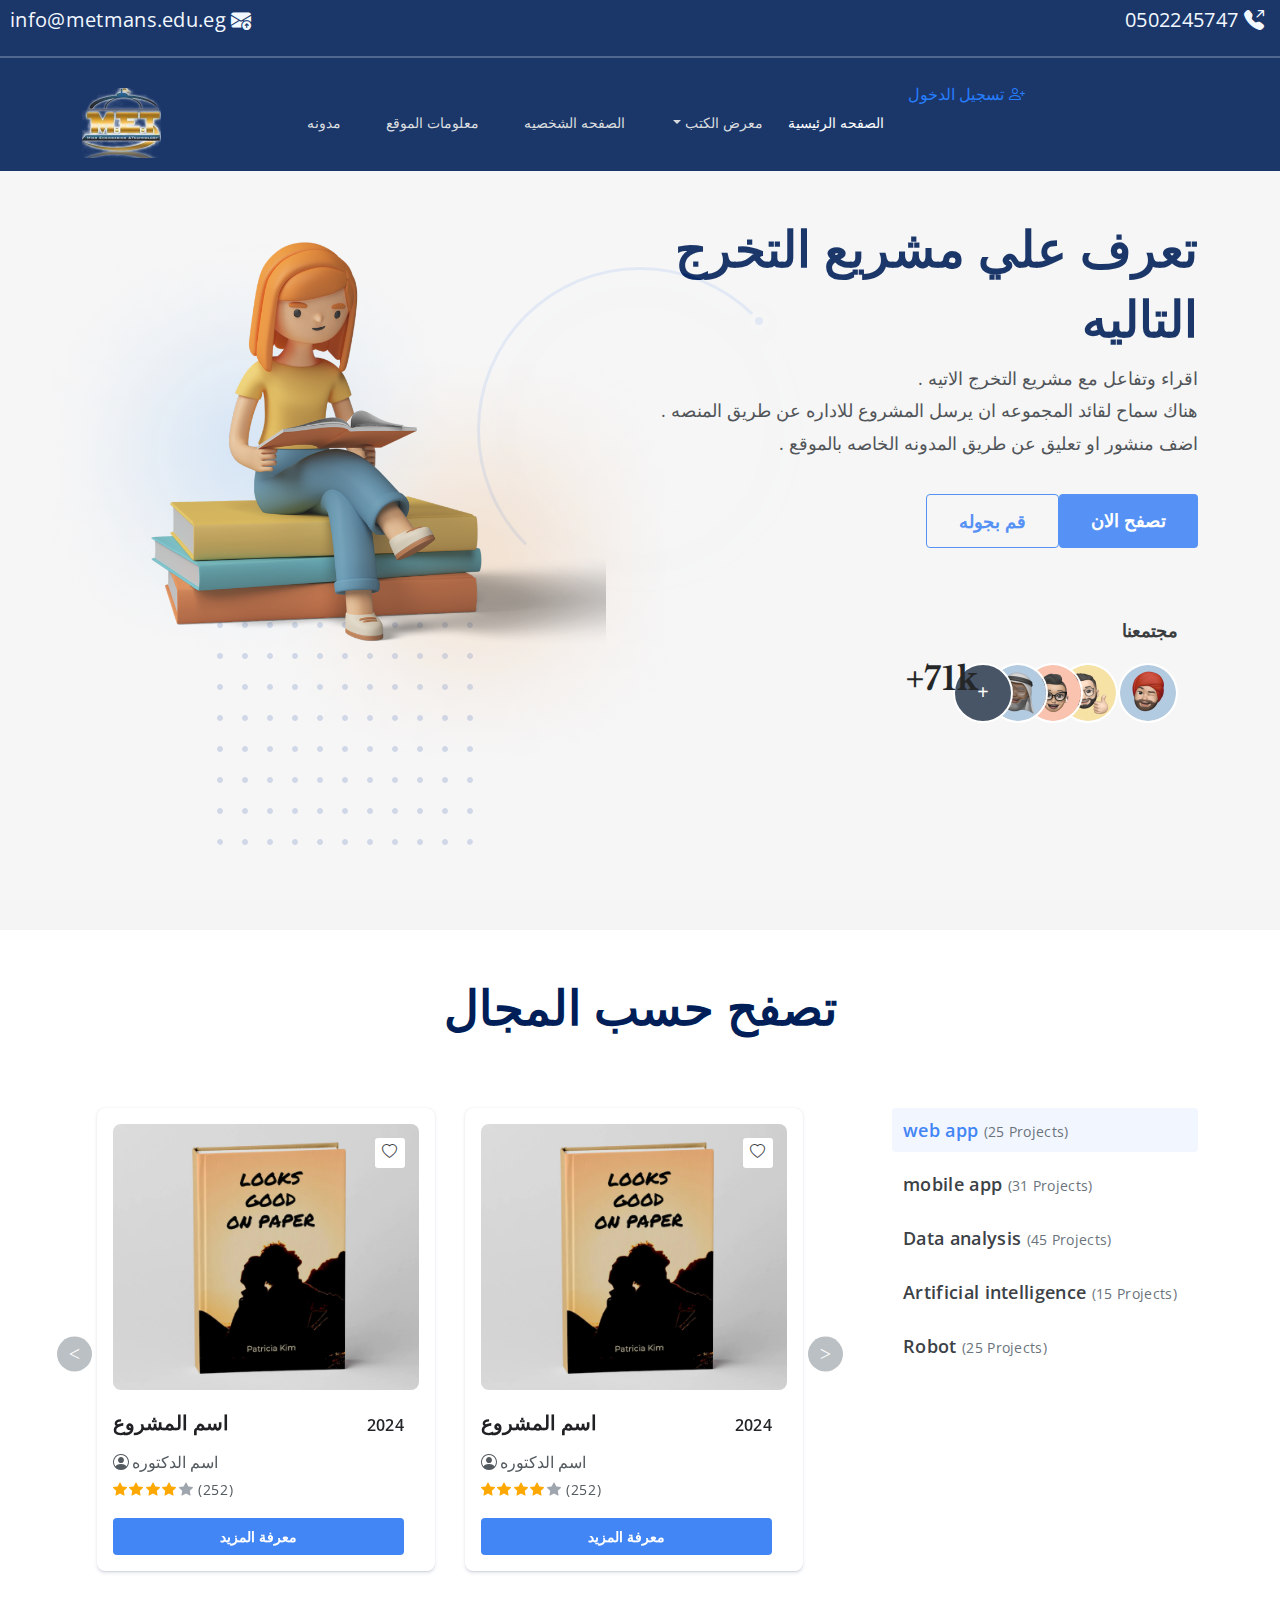
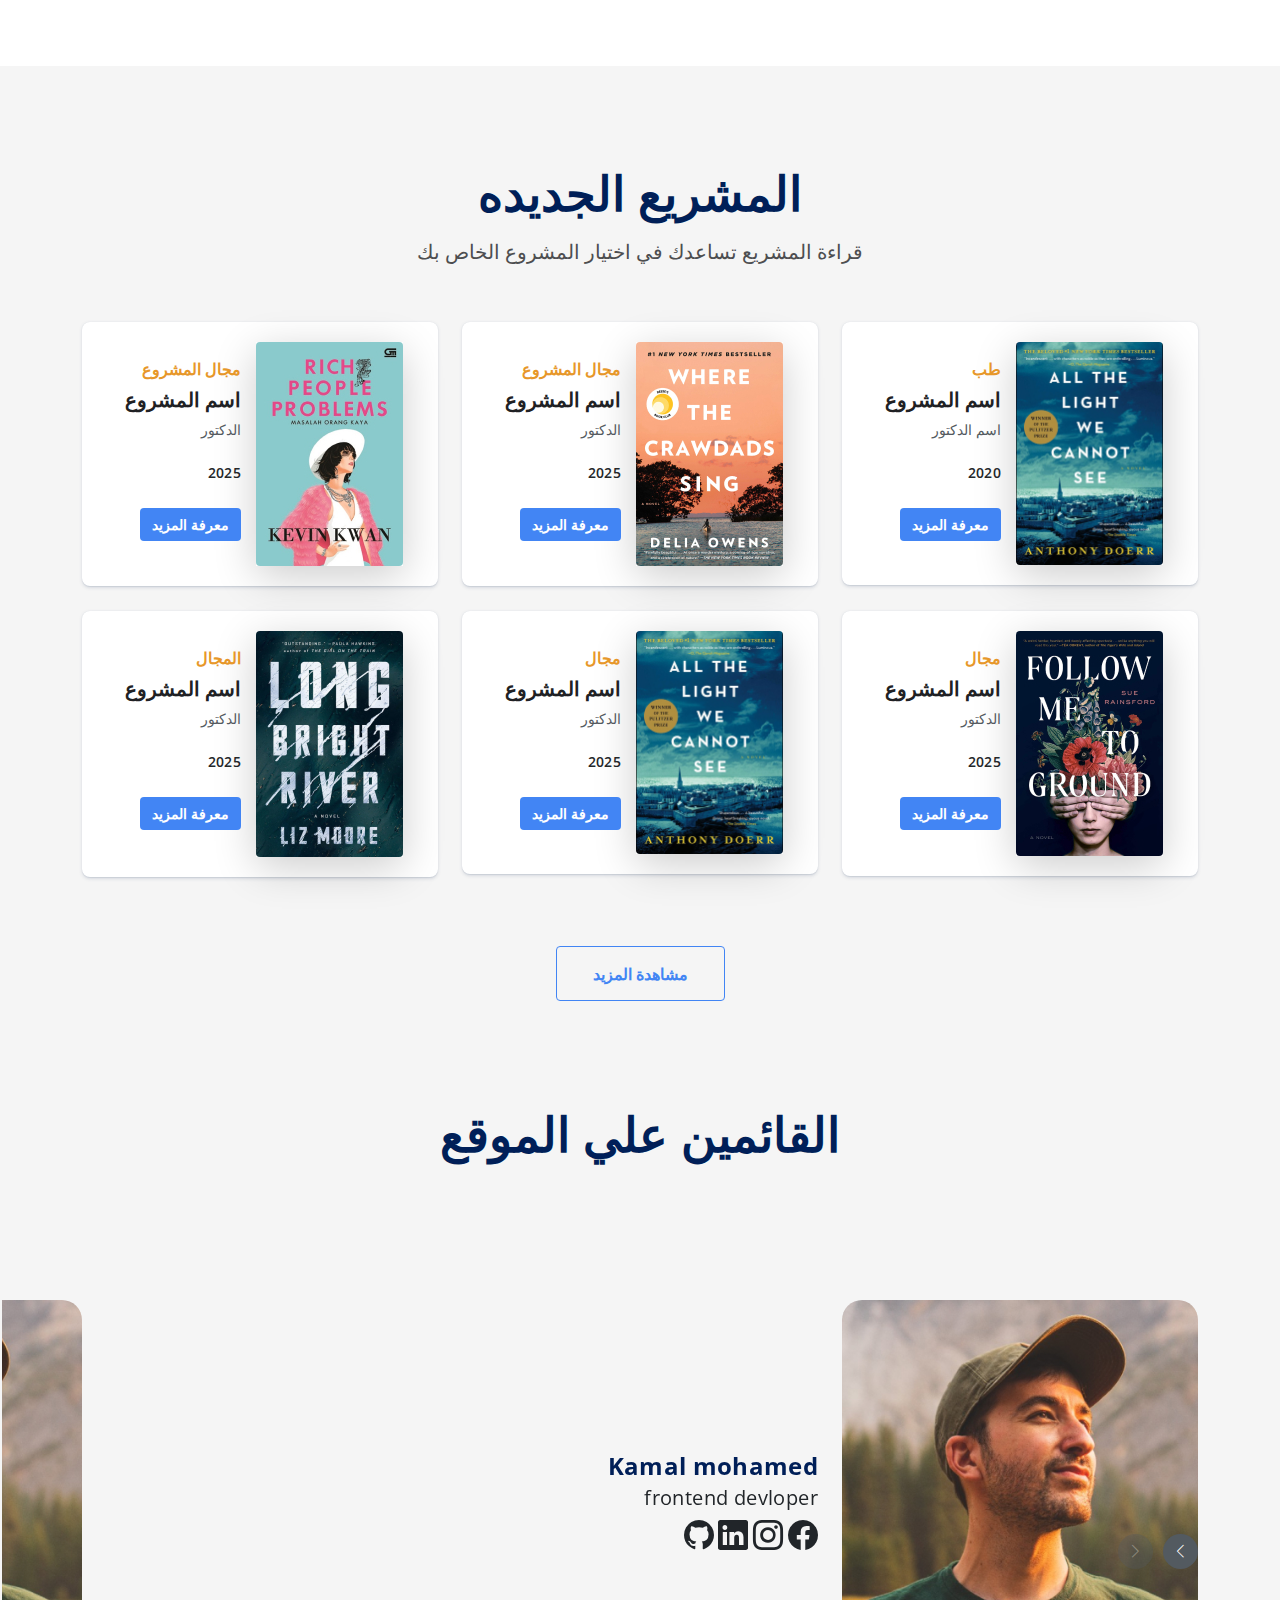
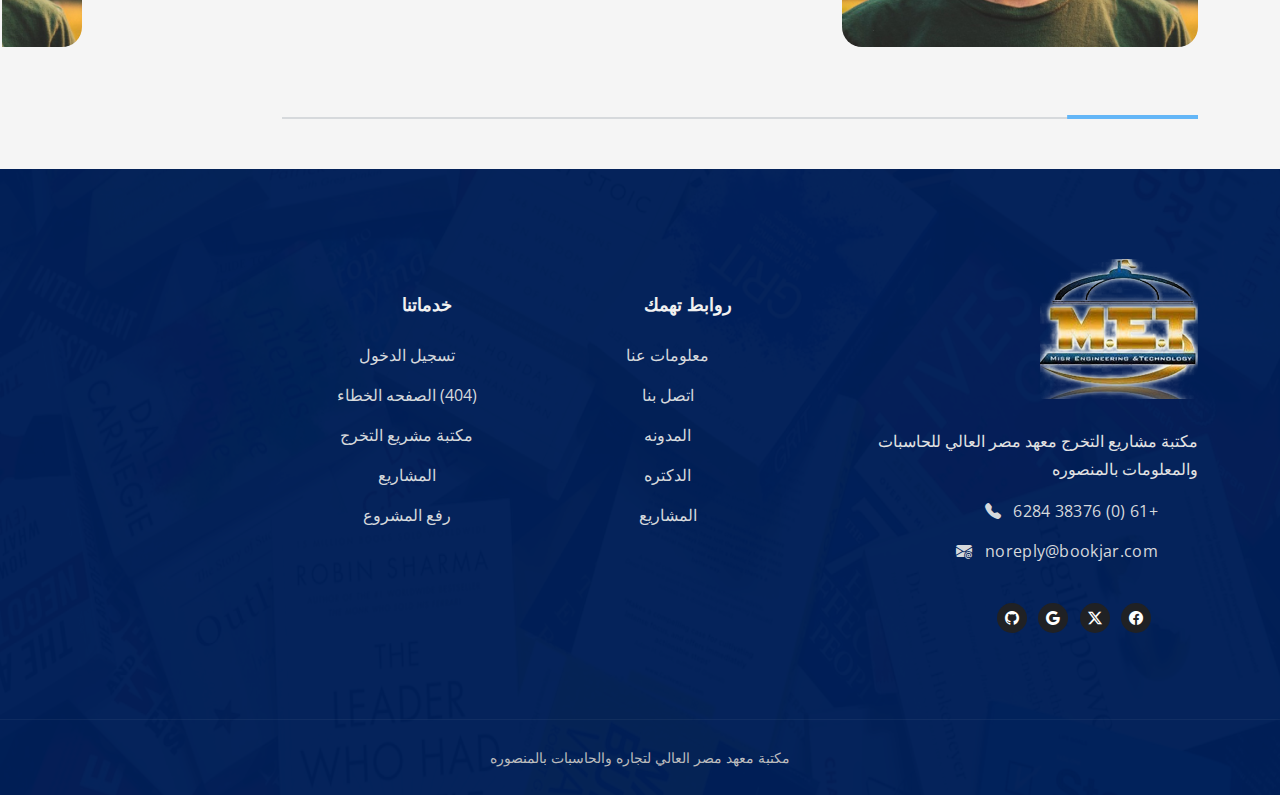
==== index.html @ f4be45ee "Add files via upload" ====
<!DOCTYPE html>
<html lang="en">
<head>
    <meta charset="UTF-8">
    <meta name="viewport" content="width=device-width, initial-scale=1.0">
    <link rel="shortcut icon" href="./img/home/MetLogo.png" />
    <!-- Bootstrap CSS  and font-->
    <link href="./CSS/Bootstrap/bootstrap.min.css" rel="stylesheet" />
    <link href="./CSS/Bootstrap/all.min.css" rel="stylesheet" />
    <link href="./CSS/Bootstrap/slick-theme.css" rel="stylesheet" />
    <link href="./CSS/Bootstrap/slick.css" rel="stylesheet" />
    <link href="./CSS/Bootstrap/style.css" rel="stylesheet" />
    <link href="./CSS/Bootstrap/swiper.min.css" rel="stylesheet" />
    <link href="./CSS/font/css/fontawesome.css" rel="stylesheet" />
    <link href="./CSS/font/css/brands.css" rel="stylesheet" />
    <link href="./CSS/font/css/solid.css" rel="stylesheet" />
    <link href="./CSS/font/css/d" rel="stylesheet" />
    <link  href="https://cdn.jsdelivr.net/npm/bootstrap-icons@1.11.3/font/bootstrap-icons.min.css" rel="stylesheet">
    <link rel="stylesheet" href="./CSS/iconStyle/animate.css">
    <link rel="stylesheet" href="./CSS/iconStyle/style.css">
    <link rel="stylesheet" href="./CSS/responste-style/responsive.css">
    <link rel="stylesheet" href="./CSS/responste-style/style.css">
    
    <title>الرئيسية | مكتبة معهد مصر العالي للحاسبات والمعلومات بالمنصوره</title>
</head>
<body data-scroll-animation="true" dir="rtl">
     <!-- loader  -->
    <div id="preloader">
        <div id="ctn-preloader" class="ctn-preloader">
            <div class="round_spinner">
                <div class="spinner"></div>
                <div class="spinner-grow w-50 h-50 text-primary"  role="status">
                    <span class="sr-only">Loading...</span>
                  </div>
            </div>
            <p></p>
        </div>
    </div>

    <!-- body  -->
    <div class="body_wrapper">
        <div class="click_capture"></div>
             <!-- start header -->
            <header class="header_area header_relative header_blue">
                <!-- Top header -->
                <div class="max" style="color:aliceblue">
                    <a class="navbar-brand"><i class="bi bi-telephone-outbound-fill"></i> 0502245747</a>
                    <a class="navbar-brand" style="margin-left: 10px;"><i class="bi bi-envelope-arrow-up-fill"></i> info@metmans.edu.eg</a>
                </div>
                <hr class="max" style="height:2px; color:aliceblue;">
                <!-- list header -->
                <nav class="navbar navbar-expand-lg menu_one menu_white" id="header">
                    <div class="container">
                        <!-- button span max (990) -->
                        <button class="navbar-toggler collapsed" type="button" data-bs-toggle="collapse" data-bs-target="#navbarSupportedContent" aria-controls="navbarSupportedContent" aria-expanded="false" aria-label="Toggle navigation">
                            <span class="menu_toggle">
                                <span class="hamburger">
                                    <span></span>
                                    <span></span>
                                    <span></span>
                                </span>
                                <span class="hamburger-cross">
                                    <span></span>
                                    <span></span>
                                </span>
                            </span>
                        </button>
                        <div class="collapse navbar-collapse justify-content-between" id="navbarSupportedContent">
                            <ul class="navbar-nav menu w_menu ms-auto me-auto">
                                <ul class="navbar-nav">
                                    <li class="nav-item user ms-3">
                                        <a class="nav-link" href="login.html"><i style="margin-left: 5px;" class=" bi bi-person-plus"></i>تسجيل الدخول</a>
                                    </li>
                                </ul>
                                <li class="nav-item dropdown  active">
                                    <a href="index.html" class="nav-link">
                                        الصفحه الرئيسية
                                    </a>
                                </li>
                                <li class="nav-item dropdown ">
                                    <a class="nav-link dropdown-toggle" href="shop.html" role="button" data-bs-toggle="dropdown" aria-haspopup="true" aria-expanded="false">
                                        معرض الكتب 
                                    </a>
                                    <ul class="dropdown-menu">
                                        <li class="nav-item dropdown submenu">
                                            <a class="nav-link" href="index-project.html" role="button" data-bs-toggle="dropdown" aria-haspopup="true" aria-expanded="false">
                                                الفهرس
                                            </a>
                                        </li>
                                        <li class="nav-item dropdown submenu">
                                            <a class="nav-link" href="shop.html" role="button" data-bs-toggle="dropdown" aria-haspopup="true" aria-expanded="false">
                                                المشاريع
                                            </a>
                                        </li>
                                    </ul>
                                </li>
                                <li class="nav-item dropdown submenu">
                                    <a class="nav-link" href="my-account.html" role="button" data-bs-toggle="dropdown" aria-haspopup="true" aria-expanded="false">
                                        الصفحه الشخصيه
                                    </a>
                                </li>
                                <li class="nav-item dropdown submenu">
                                    <a class="nav-link" href="about.html" role="button" data-bs-toggle="dropdown" aria-haspopup="true" aria-expanded="false">
                                        معلومات الموقع
                                    </a>
                                </li>
                                <li class="nav-item dropdown submenu">
                                    <a class="nav-link" href="blog-grid.html" role="button" data-bs-toggle="dropdown" aria-haspopup="true" aria-expanded="false">
                                        مدونه
                                    </a>
                                </li>
                            </ul>
                        </div>
                        <!-- logo -->
                        <a class="navbar-brand sticky_logo" href="index.html">
                            <img src="./img/home/MetLogo.png" style="height: 70px;" alt="logo" />
                            <img src="./img/home/MetLogo.png" style="height: 70px;" alt="logo" />
                        </a>
                    </div>
                </nav>
            </header>
                    <!-- banner area  -->
        <section class="bj_banner_area banner_animation_03" data-bg-color="#f5f5f5">
            <div class="container">
                <div class="row" style="flex-direction: row-reverse;">
                    <div class="col-lg-6 await">
                        <div class="bj_banner_img">
                            <img class="wow fadeInRight" data-wow-delay="0.4s" src="./img/home/girl.png" alt="" />
                            <div class="shape_four">
                                <img src="./img/home/dot.png" alt="" />
                            </div>
                        </div>
                    </div>
                    <div class="col-lg-6">
                        <div class="bj_banner_content">
                            <h2 class="wow fadeInUp" data-wow-delay="0.2s">
                                تعرف علي مشريع التخرج التاليه
                            </h2>
                            <p class="wow fadeInUp" data-wow-delay="0.4s">
                                اقراء وتفاعل مع مشريع التخرج الاتيه .
                                <br>
                                هناك سماح لقائد المجموعه ان يرسل المشروع للاداره عن طريق المنصه .
                                <br>
                                اضف منشور او تعليق عن طريق المدونه الخاصه بالموقع .
                            </p>
                            <div class="d-flex">
                                <a href="shop.html" class="bj_theme_btn wow fadeInLeft" data-wow-delay="0.2s">تصفح الان</a>
                                <a href="#product_tab_showcase_id" class="bj_theme_btn strock_btn wow fadeInLeft" data-wow-delay="0.3s">قم بجوله</a>
                            </div>
                            <div class="d-flex community_info_wrapper wow fadeInUp" data-wow-delay="0.4s">
                            <div class="community_info">
                                <h5>مجتمعنا</h5>
                                <div class="people_img">
                                    <div class="avater_img">
                                        <img src="./img/home/avater_one.png" alt="" />
                                    </div>
                                    <div class="avater_img">
                                        <img src="./img/home/avater2.png" alt="" />
                                    </div>
                                    <div class="avater_img">
                                        <img src="./img/home/avater3.png" alt="" />
                                    </div>
                                    <div class="avater_img">
                                        <img src="./img/home/avater4.png" alt="" />
                                    </div>
                                    <div class="avater_img">
                                        <i class="fa-solid fa-plus"></i>
                                    </div>
                                </div>
                            </div>
                            <div class="community_info_number">
                                <div class="number"><span class="counter">100</span>k+</div>
                            </div>
                        </div>
                        </div>
                    </div>
                    
                </div>
            </div>
        </section>
        <!-- banner area  -->
        <!-- product tab showcase area  -->
        <section dir="ltr" class="product_tab_showcase_area sec_padding" id="product_tab_showcase_id">
            <div class="container">
                <div class="section_title wow fadeInUp">
                    <h2 class="title title_two">تصفح حسب المجال</h2>
                </div>
                <div class="row wow fadeInUp" data-wow-delay="0.2s">
                    <div class="col-lg-8">
                        <div class="tab-content" id="pills-tabContent-two">
                            <div class="tab-pane fade show active" id="pills-web" role="tabpanel" aria-labelledby="pills-web-tab">
                                <div class="tab_slider_content slick_slider_tab">
                                    <div class="item">
                                        <div class="bj_new_pr_item">
                                            <a href="product-single.html" class="img">
                                                <img src="./img/home/tab_book2.png" alt="book" />
                                            </a>
                                            <a href="my-wishlist.html" data-bs-toggle="tooltip" data-bs-placement="top" title="Add to Wishlist" class="wish_btn" tabindex="-1"><i class="bi bi-heart"></i></a>
                                            <div class="bj_new_pr_content_two">
                                                <div class="d-flex justify-content-between">
                                                    <a href="product-single.html">
                                                        <h5>اسم المشروع</h5>
                                                    </a>
                                                    <div class="book_price">
                                                        <sup>2024</sup>
                                                    </div>
                                                </div>
                                                <div class="writer_name">
                                                    <i class="bi bi-person-circle"></i><a href="#">اسم الدكتوره</a>
                                                </div>
                                                <div class="ratting">
                                                    <div class="ratting_icon">
                                                        <i class="bi bi-star-fill"></i>
                                                        <i class="bi bi-star-fill"></i>
                                                        <i class="bi bi-star-fill"></i>
                                                        <i class="bi bi-star-fill"></i>
                                                        <i class="bi bi-star-fill"></i>
                                                    </div>
                                                    <span>(252)</span>
                                                </div>
                                                <a href="product-single.html" class="bj_theme_btn">معرفة المزيد</a>
                                            </div>
                                        </div>
                                    </div>
                                    <div class="item">
                                        <div class="bj_new_pr_item">
                                            <a href="product-single.html" class="img">
                                                <img src="./img/home/tab_book2.png" alt="book" />
                                            </a>
                                            <a href="my-wishlist.html" data-bs-toggle="tooltip" data-bs-placement="top" title="Add to Wishlist" class="wish_btn" tabindex="-1"><i class="bi bi-heart"></i></a>
                                            <div class="bj_new_pr_content_two">
                                                <div class="d-flex justify-content-between">
                                                    <a href="product-single.html">
                                                        <h5>اسم المشروع</h5>
                                                    </a>
                                                    <div class="book_price">
                                                        <sup>2024</sup>
                                                    </div>
                                                </div>
                                                <div class="writer_name">
                                                    <i class="bi bi-person-circle"></i><a href="#">اسم الدكتوره</a>
                                                </div>
                                                <div class="ratting">
                                                    <div class="ratting_icon">
                                                        <i class="bi bi-star-fill"></i>
                                                        <i class="bi bi-star-fill"></i>
                                                        <i class="bi bi-star-fill"></i>
                                                        <i class="bi bi-star-fill"></i>
                                                        <i class="bi bi-star-fill"></i>
                                                    </div>
                                                    <span>(252)</span>
                                                </div>
                                                <a href="product-single.html" class="bj_theme_btn">معرفة المزيد</a>
                                            </div>
                                        </div>
                                    </div>
                                    <div class="item">
                                        <div class="bj_new_pr_item">
                                            <a href="product-single.html" class="img">
                                                <img src="./img/home/tab_book2.png" alt="book" />
                                            </a>
                                            <a href="my-wishlist.html" data-bs-toggle="tooltip" data-bs-placement="top" title="Add to Wishlist" class="wish_btn" tabindex="-1"><i class="bi bi-heart"></i></a>
                                            <div class="bj_new_pr_content_two">
                                                <div class="d-flex justify-content-between">
                                                    <a href="product-single.html">
                                                        <h5>اسم المشروع</h5>
                                                    </a>
                                                    <div class="book_price">
                                                        <sup>2024</sup>
                                                    </div>
                                                </div>
                                                <div class="writer_name">
                                                    <i class="bi bi-person-circle"></i><a href="#">اسم الدكتوره</a>
                                                </div>
                                                <div class="ratting">
                                                    <div class="ratting_icon">
                                                        <i class="bi bi-star-fill"></i>
                                                        <i class="bi bi-star-fill"></i>
                                                        <i class="bi bi-star-fill"></i>
                                                        <i class="bi bi-star-fill"></i>
                                                        <i class="bi bi-star-fill"></i>
                                                    </div>
                                                    <span>(252)</span>
                                                </div>
                                                <a href="product-single.html" class="bj_theme_btn">معرفة المزيد</a>
                                            </div>
                                        </div>
                                    </div>
                                    <div class="item">
                                        <div class="bj_new_pr_item">
                                            <a href="product-single.html" class="img">
                                                <img src="./img/home/tab_book2.png" alt="book" />
                                            </a>
                                            <a href="my-wishlist.html" data-bs-toggle="tooltip" data-bs-placement="top" title="Add to Wishlist" class="wish_btn" tabindex="-1"><i class="bi bi-heart"></i></a>
                                            <div class="bj_new_pr_content_two">
                                                <div class="d-flex justify-content-between">
                                                    <a href="product-single.html">
                                                        <h5>اسم المشروع</h5>
                                                    </a>
                                                    <div class="book_price">
                                                        <sup>2024</sup>
                                                    </div>
                                                </div>
                                                <div class="writer_name">
                                                    <i class="bi bi-person-circle"></i><a href="#">اسم الدكتوره</a>
                                                </div>
                                                <div class="ratting">
                                                    <div class="ratting_icon">
                                                        <i class="bi bi-star-fill"></i>
                                                        <i class="bi bi-star-fill"></i>
                                                        <i class="bi bi-star-fill"></i>
                                                        <i class="bi bi-star-fill"></i>
                                                        <i class="bi bi-star-fill"></i>
                                                    </div>
                                                    <span>(252)</span>
                                                </div>
                                                <a href="product-single.html" class="bj_theme_btn">معرفة المزيد</a>
                                            </div>
                                        </div>
                                    </div>
                                    <div class="item">
                                        <div class="bj_new_pr_item">
                                            <a href="product-single.html" class="img">
                                                <img src="./img/home/tab_book2.png" alt="book" />
                                            </a>
                                            <a href="my-wishlist.html" data-bs-toggle="tooltip" data-bs-placement="top" title="Add to Wishlist" class="wish_btn" tabindex="-1"><i class="bi bi-heart"></i></a>
                                            <div class="bj_new_pr_content_two">
                                                <div class="d-flex justify-content-between">
                                                    <a href="product-single.html">
                                                        <h5>اسم المشروع</h5>
                                                    </a>
                                                    <div class="book_price">
                                                        <sup>2024</sup>
                                                    </div>
                                                </div>
                                                <div class="writer_name">
                                                    <i class="bi bi-person-circle"></i><a href="#">اسم الدكتوره</a>
                                                </div>
                                                <div class="ratting">
                                                    <div class="ratting_icon">
                                                        <i class="bi bi-star-fill"></i>
                                                        <i class="bi bi-star-fill"></i>
                                                        <i class="bi bi-star-fill"></i>
                                                        <i class="bi bi-star-fill"></i>
                                                        <i class="bi bi-star-fill"></i>
                                                    </div>
                                                    <span>(252)</span>
                                                </div>
                                                <a href="product-single.html" class="bj_theme_btn">معرفة المزيد</a>
                                            </div>
                                        </div>
                                    </div>
                                </div>
                            </div>
                            <div class="tab-pane fade" id="pills-app" role="tabpanel" aria-labelledby="pills-app-tab">
                                <div class="tab_slider_content slick_slider_tab">
                                    <div class="item">
                                        <div class="bj_new_pr_item">
                                            <a href="product-single.html" class="img">
                                                <img src="./img/home/tab_book2.png" alt="book" />
                                            </a>
                                            <a href="my-wishlist.html" data-bs-toggle="tooltip" data-bs-placement="top" title="Add to Wishlist" class="wish_btn" tabindex="-1"><i class="bi bi-heart"></i></a>
                                            <div class="bj_new_pr_content_two">
                                                <div class="d-flex justify-content-between">
                                                    <a href="product-single.html">
                                                        <h5>اسم المشروع</h5>
                                                    </a>
                                                    <div class="book_price">
                                                        <sup>2024</sup>
                                                    </div>
                                                </div>
                                                <div class="writer_name">
                                                    <i class="bi bi-person-circle"></i><a href="#">اسم دكتور </a>
                                                </div>
                                                <div class="ratting">
                                                    <div class="ratting_icon">
                                                        <i class="bi bi-star-fill"></i>
                                                        <i class="bi bi-star-fill"></i>
                                                        <i class="bi bi-star-fill"></i>
                                                        <i class="bi bi-star-fill"></i>
                                                        <i class="bi bi-star-fill"></i>
                                                    </div>
                                                    <span>(252)</span>
                                                </div>
                                                <a href="product-single.html" class="bj_theme_btn">معرفة المزيد</a>
                                            </div>
                                        </div>
                                    </div>
                                    <div class="item">
                                        <div class="bj_new_pr_item">
                                            <a href="product-single.html" class="img">
                                                <img src="./img/home/tab_book2.png" alt="book" />
                                            </a>
                                            <a href="my-wishlist.html" data-bs-toggle="tooltip" data-bs-placement="top" title="Add to Wishlist" class="wish_btn" tabindex="-1"><i class="bi bi-heart"></i></a>
                                            <div class="bj_new_pr_content_two">
                                                <div class="d-flex justify-content-between">
                                                    <a href="product-single.html">
                                                        <h5>اسم المشروع</h5>
                                                    </a>
                                                    <div class="book_price">
                                                        <sup>2024</sup>
                                                    </div>
                                                </div>
                                                <div class="writer_name">
                                                    <i class="bi bi-person-circle"></i><a href="#">اسم دكتور </a>
                                                </div>
                                                <div class="ratting">
                                                    <div class="ratting_icon">
                                                        <i class="bi bi-star-fill"></i>
                                                        <i class="bi bi-star-fill"></i>
                                                        <i class="bi bi-star-fill"></i>
                                                        <i class="bi bi-star-fill"></i>
                                                        <i class="bi bi-star-fill"></i>
                                                    </div>
                                                    <span>(252)</span>
                                                </div>
                                                <a href="product-single.html" class="bj_theme_btn">معرفة المزيد</a>
                                            </div>
                                        </div>
                                    </div>
                                    <div class="item">
                                        <div class="bj_new_pr_item">
                                            <a href="product-single.html" class="img">
                                                <img src="./img/home/tab_book2.png" alt="book" />
                                            </a>
                                            <a href="my-wishlist.html" data-bs-toggle="tooltip" data-bs-placement="top" title="Add to Wishlist" class="wish_btn" tabindex="-1"><i class="bi bi-heart"></i></a>
                                            <div class="bj_new_pr_content_two">
                                                <div class="d-flex justify-content-between">
                                                    <a href="product-single.html">
                                                        <h5>اسم المشروع</h5>
                                                    </a>
                                                    <div class="book_price">
                                                        <sup>2024</sup>
                                                    </div>
                                                </div>
                                                <div class="writer_name">
                                                    <i class="bi bi-person-circle"></i><a href="#">اسم دكتور </a>
                                                </div>
                                                <div class="ratting">
                                                    <div class="ratting_icon">
                                                        <i class="bi bi-star-fill"></i>
                                                        <i class="bi bi-star-fill"></i>
                                                        <i class="bi bi-star-fill"></i>
                                                        <i class="bi bi-star-fill"></i>
                                                        <i class="bi bi-star-fill"></i>
                                                    </div>
                                                    <span>(252)</span>
                                                </div>
                                                <a href="product-single.html" class="bj_theme_btn">معرفة المزيد</a>
                                            </div>
                                        </div>
                                    </div>
                                    <div class="item">
                                        <div class="bj_new_pr_item">
                                            <a href="product-single.html" class="img">
                                                <img src="./img/home/tab_book2.png" alt="book" />
                                            </a>
                                            <a href="my-wishlist.html" data-bs-toggle="tooltip" data-bs-placement="top" title="Add to Wishlist" class="wish_btn" tabindex="-1"><i class="bi bi-heart"></i></a>
                                            <div class="bj_new_pr_content_two">
                                                <div class="d-flex justify-content-between">
                                                    <a href="product-single.html">
                                                        <h5>اسم المشروع</h5>
                                                    </a>
                                                    <div class="book_price">
                                                        <sup>2024</sup>
                                                    </div>
                                                </div>
                                                <div class="writer_name">
                                                    <i class="bi bi-person-circle"></i><a href="#">اسم دكتور </a>
                                                </div>
                                                <div class="ratting">
                                                    <div class="ratting_icon">
                                                        <i class="bi bi-star-fill"></i>
                                                        <i class="bi bi-star-fill"></i>
                                                        <i class="bi bi-star-fill"></i>
                                                        <i class="bi bi-star-fill"></i>
                                                        <i class="bi bi-star-fill"></i>
                                                    </div>
                                                    <span>(252)</span>
                                                </div>
                                                <a href="product-single.html" class="bj_theme_btn">معرفة المزيد</a>
                                            </div>
                                        </div>
                                    </div>
                                </div>
                            </div>
                            <div class="tab-pane fade" id="pills-data" role="tabpanel" aria-labelledby="pills-data-tab">
                                <div class="tab_slider_content slick_slider_tab">
                                    <div class="item">
                                        <div class="bj_new_pr_item">
                                            <a href="product-single.html" class="img">
                                                <img src="./img/home/tab_book3.png" alt="book" />
                                            </a>
                                            <a href="my-wishlist.html" data-bs-toggle="tooltip" data-bs-placement="top" title="Add to Wishlist" class="wish_btn" tabindex="-1"><i class="bi bi-heart"></i></a>
                                            <div class="bj_new_pr_content_two">
                                                <div class="d-flex justify-content-between">
                                                    <a href="product-single.html">
                                                        <h5>اسم المشروع</h5>
                                                    </a>
                                                    <div class="book_price">
                                                        <sup>2020</sup>
                                                    </div>
                                                </div>
                                                <div class="writer_name">
                                                    <i class="bi bi-person-circle"></i><a href="#"> اسم دكتور </a>
                                                </div>
                                                <div class="ratting">
                                                    <div class="ratting_icon">
                                                        <i class="bi bi-star-fill"></i>
                                                        <i class="bi bi-star-fill"></i>
                                                        <i class="bi bi-star-fill"></i>
                                                        <i class="bi bi-star-fill"></i>
                                                        <i class="bi bi-star-fill"></i>
                                                    </div>
                                                    <span>(252)</span>
                                                </div>
                                                <a href="checkout.html" class="bj_theme_btn">معرفة المزيد</a>
                                            </div>
                                        </div>
                                    </div>
                                    <div class="item">
                                        <div class="bj_new_pr_item">
                                            <a href="product-single.html" class="img">
                                                <img src="./img/home/tab_book1.png" alt="book" />
                                            </a>
                                            <a href="my-wishlist.html" data-bs-toggle="tooltip" data-bs-placement="top" title="Add to Wishlist" class="wish_btn" tabindex="-1"><i class="bi bi-heart"></i></a>
                                            <div class="bj_new_pr_content_two">
                                                <div class="d-flex justify-content-between">
                                                    <a href="product-single.html">
                                                        <h5>اسم المشروع</h5>
                                                    </a>
                                                    <div class="book_price">
                                                        <sup>2020</sup>
                                                    </div>
                                                </div>
                                                <div class="writer_name">
                                                    <i class="bi bi-person-circle"></i><a href="#">اسم الدكتور</a>
                                                </div>
                                                <div class="ratting">
                                                    <div class="ratting_icon">
                                                        <i class="bi bi-star-fill"></i>
                                                        <i class="bi bi-star-fill"></i>
                                                        <i class="bi bi-star-fill"></i>
                                                        <i class="bi bi-star-fill"></i>
                                                        <i class="bi bi-star-fill"></i>
                                                    </div>
                                                    <span>(252)</span>
                                                </div>
                                                <a href="checkout.html" class="bj_theme_btn">معرفة المزيد</a>
                                            </div>
                                        </div>
                                    </div>
                                    <div class="item">
                                        <div class="bj_new_pr_item">
                                            <a href="product-single.html" class="img">
                                                <img src="./img/home/tab_book1.png" alt="book" />
                                            </a>
                                            <a href="my-wishlist.html" data-bs-toggle="tooltip" data-bs-placement="top" title="Add to Wishlist" class="wish_btn" tabindex="-1"><i class="bi bi-heart"></i></a>
                                            <div class="bj_new_pr_content_two">
                                                <div class="d-flex justify-content-between">
                                                    <a href="product-single.html">
                                                        <h5>اسم المشروع</h5>
                                                    </a>
                                                    <div class="book_price">
                                                        <sup>2020</sup>
                                                    </div>
                                                </div>
                                                <div class="writer_name">
                                                    <i class="bi bi-person-circle"></i><a href="#">اسم الدكتور</a>
                                                </div>
                                                <div class="ratting">
                                                    <div class="ratting_icon">
                                                        <i class="bi bi-star-fill"></i>
                                                        <i class="bi bi-star-fill"></i>
                                                        <i class="bi bi-star-fill"></i>
                                                        <i class="bi bi-star-fill"></i>
                                                        <i class="bi bi-star-fill"></i>
                                                    </div>
                                                    <span>(252)</span>
                                                </div>
                                                <a href="checkout.html" class="bj_theme_btn">معرفة المزيد</a>
                                            </div>
                                        </div>
                                    </div>
                                    <div class="item">
                                        <div class="bj_new_pr_item">
                                            <a href="product-single.html" class="img">
                                                <img src="./img/home/tab_book1.png" alt="book" />
                                            </a>
                                            <a href="my-wishlist.html" data-bs-toggle="tooltip" data-bs-placement="top" title="Add to Wishlist" class="wish_btn" tabindex="-1"><i class="bi bi-heart"></i></a>
                                            <div class="bj_new_pr_content_two">
                                                <div class="d-flex justify-content-between">
                                                    <a href="product-single.html">
                                                        <h5>اسم المشروع</h5>
                                                    </a>
                                                    <div class="book_price">
                                                        <sup>2020</sup>
                                                    </div>
                                                </div>
                                                <div class="writer_name">
                                                    <i class="bi bi-person-circle"></i><a href="#">اسم الدكتور</a>
                                                </div>
                                                <div class="ratting">
                                                    <div class="ratting_icon">
                                                        <i class="bi bi-star-fill"></i>
                                                        <i class="bi bi-star-fill"></i>
                                                        <i class="bi bi-star-fill"></i>
                                                        <i class="bi bi-star-fill"></i>
                                                        <i class="bi bi-star-fill"></i>
                                                    </div>
                                                    <span>(252)</span>
                                                </div>
                                                <a href="checkout.html" class="bj_theme_btn">معرفة المزيد</a>
                                            </div>
                                        </div>
                                    </div>
                                </div>
                            </div>
                            <div class="tab-pane fade" id="pills-Artificial" role="tabpanel" aria-labelledby="pills-Artificial-tab">
                                <div class="tab_slider_content slick_slider_tab">
                                    <div class="item">
                                        <div class="bj_new_pr_item">
                                            <a href="product-single.html" class="img">
                                                <img src="./img/home/tab_book4.png" alt="book" />
                                            </a>
                                            <a href="my-wishlist.html" data-bs-toggle="tooltip" data-bs-placement="top" title="Add to Wishlist" class="wish_btn" tabindex="-1"><i class="bi bi-heart"></i></a>
                                            <div class="bj_new_pr_content_two">
                                                <div class="d-flex justify-content-between">
                                                    <a href="product-single.html">
                                                        <h5>اسم المشروع</h5>
                                                    </a>
                                                    <div class="book_price">
                                                        <sup>2020</sup>
                                                    </div>
                                                </div>
                                                <div class="writer_name">
                                                    <i class="bi bi-person-circle"></i><a href="#">اسم الدكتور</a>
                                                </div>
                                                <div class="ratting">
                                                    <div class="ratting_icon">
                                                        <i class="bi bi-star-fill"></i>
                                                        <i class="bi bi-star-fill"></i>
                                                        <i class="bi bi-star-fill"></i>
                                                        <i class="bi bi-star-fill"></i>
                                                        <i class="bi bi-star-fill"></i>
                                                    </div>
                                                    <span>(252)</span>
                                                </div>
                                                <a href="checkout.html" class="bj_theme_btn">معرفة المزيد</a>
                                            </div>
                                        </div>
                                    </div>
                                    <div class="item">
                                        <div class="bj_new_pr_item">
                                            <a href="product-single.html" class="img">
                                                <img src="./img/home/tab_book1.png" alt="book" />
                                            </a>
                                            <a href="my-wishlist.html" data-bs-toggle="tooltip" data-bs-placement="top" title="Add to Wishlist" class="wish_btn" tabindex="-1"><i class="bi bi-heart"></i></a>
                                            <div class="bj_new_pr_content_two">
                                                <div class="d-flex justify-content-between">
                                                    <a href="product-single.html">
                                                        <h5>اسم المشروع</h5>
                                                    </a>
                                                    <div class="book_price">
                                                        <sup>2020</sup>
                                                    </div>
                                                </div>
                                                <div class="writer_name">
                                                    <i class="bi bi-person-circle"></i><a href="#">اسم الدكتور</a>
                                                </div>
                                                <div class="ratting">
                                                    <div class="ratting_icon">
                                                        <i class="bi bi-star-fill"></i>
                                                        <i class="bi bi-star-fill"></i>
                                                        <i class="bi bi-star-fill"></i>
                                                        <i class="bi bi-star-fill"></i>
                                                        <i class="bi bi-star-fill"></i>
                                                    </div>
                                                    <span>(252)</span>
                                                </div>
                                                <a href="checkout.html" class="bj_theme_btn">معرفة المزيد</a>
                                            </div>
                                        </div>
                                    </div>
                                    <div class="item">
                                        <div class="bj_new_pr_item">
                                            <a href="product-single.html" class="img">
                                                <img src="./img/home/tab_book2.png" alt="book" />
                                            </a>
                                            <a href="my-wishlist.html" data-bs-toggle="tooltip" data-bs-placement="top" title="Add to Wishlist" class="wish_btn" tabindex="-1"><i class="bi bi-heart"></i></a>
                                            <div class="bj_new_pr_content_two">
                                                <div class="d-flex justify-content-between">
                                                    <a href="product-single.html">
                                                        <h5>اسم المشروع</h5>
                                                    </a>
                                                    <div class="book_price">
                                                        <sup>2020</sup>
                                                    </div>
                                                </div>
                                                <div class="writer_name">
                                                    <i class="bi bi-person-circle"></i><a href="#">اسم الدكتور</a>
                                                </div>
                                                <div class="ratting">
                                                    <div class="ratting_icon">
                                                        <i class="bi bi-star-fill"></i>
                                                        <i class="bi bi-star-fill"></i>
                                                        <i class="bi bi-star-fill"></i>
                                                        <i class="bi bi-star-fill"></i>
                                                        <i class="bi bi-star-fill"></i>
                                                    </div>
                                                    <span>(252)</span>
                                                </div>
                                                <a href="checkout.html" class="bj_theme_btn">معرفة المزيد</a>
                                            </div>
                                        </div>
                                    </div>
                                    <div class="item">
                                        <div class="bj_new_pr_item">
                                            <a href="product-single.html" class="img">
                                                <img src="./img/home/tab_book1.png" alt="book" />
                                            </a>
                                            <a href="my-wishlist.html" data-bs-toggle="tooltip" data-bs-placement="top" title="Add to Wishlist" class="wish_btn" tabindex="-1"><i class="bi bi-heart"></i></a>
                                            <div class="bj_new_pr_content_two">
                                                <div class="d-flex justify-content-between">
                                                    <a href="product-single.html">
                                                        <h5>اسم المشروع</h5>
                                                    </a>
                                                    <div class="book_price">
                                                        <sup>2020</sup>
                                                    </div>
                                                </div>
                                                <div class="writer_name">
                                                    <i class="bi bi-person-circle"></i><a href="#">اسم الدكتور</a>
                                                </div>
                                                <div class="ratting">
                                                    <div class="ratting_icon">
                                                        <i class="bi bi-star-fill"></i>
                                                        <i class="bi bi-star-fill"></i>
                                                        <i class="bi bi-star-fill"></i>
                                                        <i class="bi bi-star-fill"></i>
                                                        <i class="bi bi-star-fill"></i>
                                                    </div>
                                                    <span>(252)</span>
                                                </div>
                                                <a href="checkout.html" class="bj_theme_btn">معرفة المزيد</a>
                                            </div>
                                        </div>
                                    </div>
                                </div>
                            </div>
                            <div class="tab-pane fade" id="pills-robot" role="tabpanel" aria-labelledby="pills-robot-tab">
                                <div class="tab_slider_content slick_slider_tab">
                                    <div class="item">
                                        <div class="bj_new_pr_item">
                                            <a href="product-single.html" class="img">
                                                <img src="./img/home/tab_book4.png" alt="book" />
                                            </a>
                                            <a href="my-wishlist.html" data-bs-toggle="tooltip" data-bs-placement="top" title="Add to Wishlist" class="wish_btn" tabindex="-1"><i class="bi bi-heart"></i></a>
                                            <div class="bj_new_pr_content_two">
                                                <div class="d-flex justify-content-between">
                                                    <a href="product-single.html">
                                                        <h5>اسم المشروع</h5>
                                                    </a>
                                                    <div class="book_price">
                                                        <sup>2020</sup>
                                                    </div>
                                                </div>
                                                <div class="writer_name">
                                                    <i class="bi bi-person-circle"></i><a href="#">اسم الدكتور</a>
                                                </div>
                                                <div class="ratting">
                                                    <div class="ratting_icon">
                                                        <i class="bi bi-star-fill"></i>
                                                        <i class="bi bi-star-fill"></i>
                                                        <i class="bi bi-star-fill"></i>
                                                        <i class="bi bi-star-fill"></i>
                                                        <i class="bi bi-star-fill"></i>
                                                    </div>
                                                    <span>(252)</span>
                                                </div>
                                                <a href="checkout.html" class="bj_theme_btn">معرفة المزيد</a>
                                            </div>
                                        </div>
                                    </div>
                                    <div class="item">
                                        <div class="bj_new_pr_item">
                                            <a href="product-single.html" class="img">
                                                <img src="./img/home/tab_book3.png" alt="book" />
                                            </a>
                                            <a href="my-wishlist.html" data-bs-toggle="tooltip" data-bs-placement="top" title="Add to Wishlist" class="wish_btn" tabindex="-1"><i class="bi bi-heart"></i></a>
                                            <div class="bj_new_pr_content_two">
                                                <div class="d-flex justify-content-between">
                                                    <a href="product-single.html">
                                                        <h5>اسم المشروع</h5>
                                                    </a>
                                                    <div class="book_price">
                                                        <sup>2020</sup>
                                                    </div>
                                                </div>
                                                <div class="writer_name">
                                                    <i class="bi bi-person-circle"></i><a href="#">اسم الدكتور</a>
                                                </div>
                                                <div class="ratting">
                                                    <div class="ratting_icon">
                                                        <i class="bi bi-star-fill"></i>
                                                        <i class="bi bi-star-fill"></i>
                                                        <i class="bi bi-star-fill"></i>
                                                        <i class="bi bi-star-fill"></i>
                                                        <i class="bi bi-star-fill"></i>
                                                    </div>
                                                    <span>(252)</span>
                                                </div>
                                                <a href="checkout.html" class="bj_theme_btn">معرفة المزيد</a>
                                            </div>
                                        </div>
                                    </div>
                                    <div class="item">
                                        <div class="bj_new_pr_item">
                                            <a href="product-single.html" class="img">
                                                <img src="./img/home/tab_book2.png" alt="book" />
                                            </a>
                                            <a href="my-wishlist.html" data-bs-toggle="tooltip" data-bs-placement="top" title="Add to Wishlist" class="wish_btn" tabindex="-1"><i class="bi bi-heart"></i></a>
                                            <div class="bj_new_pr_content_two">
                                                <div class="d-flex justify-content-between">
                                                    <a href="product-single.html">
                                                        <h5>اسم المشروع</h5>
                                                    </a>
                                                    <div class="book_price">
                                                        <sup>2020</sup>
                                                    </div>
                                                </div>
                                                <div class="writer_name">
                                                    <i class="bi bi-person-circle"></i><a href="#">اسم الدكتور</a>
                                                </div>
                                                <div class="ratting">
                                                    <div class="ratting_icon">
                                                        <i class="bi bi-star-fill"></i>
                                                        <i class="bi bi-star-fill"></i>
                                                        <i class="bi bi-star-fill"></i>
                                                        <i class="bi bi-star-fill"></i>
                                                        <i class="bi bi-star-fill"></i>
                                                    </div>
                                                    <span>(252)</span>
                                                </div>
                                                <a href="checkout.html" class="bj_theme_btn">معرفة المزيد</a>
                                            </div>
                                        </div>
                                    </div>
                                    <div class="item">
                                        <div class="bj_new_pr_item">
                                            <a href="product-single.html" class="img">
                                                <img src="./img/home/tab_book1.png" alt="book" />
                                            </a>
                                            <a href="my-wishlist.html" data-bs-toggle="tooltip" data-bs-placement="top" title="Add to Wishlist" class="wish_btn" tabindex="-1"><i class="bi bi-heart"></i></a>
                                            <div class="bj_new_pr_content_two">
                                                <div class="d-flex justify-content-between">
                                                    <a href="product-single.html">
                                                        <h5>اسم المشروع</h5>
                                                    </a>
                                                    <div class="book_price">
                                                        <sup>2020</sup>
                                                    </div>
                                                </div>
                                                <div class="writer_name">
                                                    <i class="bi bi-person-circle"></i><a href="#">اسم الدكتور</a>
                                                </div>
                                                <div class="ratting">
                                                    <div class="ratting_icon">
                                                        <i class="bi bi-star-fill"></i>
                                                        <i class="bi bi-star-fill"></i>
                                                        <i class="bi bi-star-fill"></i>
                                                        <i class="bi bi-star-fill"></i>
                                                        <i class="bi bi-star-fill"></i>
                                                    </div>
                                                    <span>(252)</span>
                                                </div>
                                                <a href="checkout.html" class="bj_theme_btn">معرفة المزيد</a>
                                            </div>
                                        </div>
                                    </div>
                                </div>
                            </div>
                        </div>
                    </div>
                    <div class="col-lg-4">
                        <ul class="nav nav-pills tab_slider_thumb" id="pills-tab-one" role="tablist">
                            <li role="presentation" class="nav-item">
                                <a class="nav-link active" id="pills-web-tab" data-bs-toggle="pill" data-bs-target="#pills-web" role="tab" aria-controls="pills-web" aria-selected="true">
                                    <strong>web app</strong> <span>(25 Projects)</span></a>
                            </li>
                            <li role="presentation" class="nav-item">
                                <a class="nav-link" id="pills-app-tab" data-bs-toggle="pill" data-bs-target="#pills-app" role="tab" aria-controls="pills-app" aria-selected="false"><strong>mobile app</strong> <span>(31 Projects) </span>
                                </a>
                            </li>
                            <li role="presentation" class="nav-item">
                                <a class="nav-link" id="pills-data-tab" data-bs-toggle="pill" data-bs-target="#pills-data" role="tab" aria-controls="pills-data" aria-selected="false"><strong>Data analysis</strong> <span>(45 Projects)</span></a>
                            </li>
                            <li role="presentation" class="nav-item">
                                <a class="nav-link" id="pills-Artificial-tab" data-bs-toggle="pill" data-bs-target="#pills-Artificial" role="tab" aria-controls="pills-Artificial" aria-selected="false"><strong>Artificial intelligence</strong> <span>(15 Projects)</span>
                                </a>
                            </li>
                            <li role="presentation" class="nav-item">
                                <a class="nav-link" id="pills-robot-tab" data-bs-toggle="pill" data-bs-target="#pills-robot" role="tab" aria-selected="false">
                                    <strong>Robot</strong> <span> (25 Projects) </span>
                                </a>
                            </li>
                        </ul>
                    </div>
                </div>
            </div>
        </section>
        <!-- product tab showcase area  -->
        <!-- best selling product area  -->
        <section class="best_selling_pr_area sec_padding" data-bg-color="#f5f5f5">
            <div class="container">
                <div class="section_title section_title_two text-center wow fadeInUp" data-wow-delay="0.2s">
                    <h2 class="title title_two">المشريع الجديده</h2>
                    <p>قراءة المشريع تساعدك في اختيار المشروع الخاص بك</p>
                </div>
                <div class="row">
                    <div class="col-xl-4 col-md-6">
                        <div class="bj_new_pr_item_two d-flex wow fadeInUp" data-wow-delay="0.2s">
                            <a href="product-single.html" class="img"><img src="./img/home/new_book_img1.jpg" alt="book" /></a>
                            <div class="bj_new_pr_content_two">
                                <a href="#" class="category">طب</a>
                                <a href="product-single.html">
                                    <h4 class="bj_new_pr_title">اسم المشروع</h4>
                                </a>
                                <div class="writer_name"> <a href="author-single.html">اسم الدكتور </a></div>
                                <div class="book_price"><sup>2020</sup></div>
                                <a href="product-single.html" class="bj_theme_btn">معرفة المزيد</a>
                            </div>
                        </div>
                    </div>
                    <div class="col-xl-4 col-md-6">
                        <div class="bj_new_pr_item_two d-flex wow fadeInUp" data-wow-delay="0.3s">
                            <a href="product-single.html" class="img"><img src="./img/home/new_book_img2.jpg" alt="book" /></a>
                            <div class="bj_new_pr_content_two">
                                <a href="shop-sidebar.html" class="category">مجال المشروع</a>
                                <a href="product-single.html">
                                    <h4 class="bj_new_pr_title">اسم المشروع</h4>
                                </a>
                                <div class="writer_name"> <a href="author-single.html">الدكتور </a></div>
                                <div class="book_price"><sup>2025</sup></div>
                                <a href="product-single.html" class="bj_theme_btn">معرفة المزيد</a>
                            </div>
                        </div>
                    </div>
                    <div class="col-xl-4 col-md-6">
                        <div class="bj_new_pr_item_two d-flex wow fadeInUp" data-wow-delay="0.4s">
                            <a href="product-single.html" class="img"><img src="./img/home/new_book_img3.jpg" alt="book" /></a>
                            <div class="bj_new_pr_content_two">
                                <a href="shop-sidebar.html" class="category">مجال المشروع</a>
                                <a href="product-single.html">
                                    <h4 class="bj_new_pr_title">اسم المشروع</h4>
                                </a>
                                <div class="writer_name"> <a href="author-single.html">الدكتور </a></div>
                                <div class="book_price"><sup>2025</sup></div>
                                <a href="product-single.html" class="bj_theme_btn">معرفة المزيد</a>
                            </div>
                        </div>
                    </div>

                    <div class="col-xl-4 col-md-6">
                        <div class="bj_new_pr_item_two d-flex wow fadeInUp" data-wow-delay="0.5s">
                            <a href="product-single.html" class="img"><img src="./img/home/new_book_img5.jpg" alt="book" /></a>
                            <div class="bj_new_pr_content_two">
                                <a href="shop-sidebar.html" class="category">مجال</a>
                                <a href="product-single.html">
                                    <h4 class="bj_new_pr_title">اسم المشروع</h4>
                                </a>
                                <div class="writer_name"> <a href="author-single.html">الدكتور </a></div>
                                <div class="book_price"><sup>2025</sup></div>
                                <a href="product-single.html" class="bj_theme_btn">معرفة المزيد</a>
                            </div>
                        </div>
                    </div>

                    <div class="col-xl-4 col-md-6">
                        <div class="bj_new_pr_item_two d-flex wow fadeInUp" data-wow-delay="0.6s">
                            <a href="product-single.html" class="img"><img src="./img/home/new_book_img1.jpg" alt="book" /></a>
                            <div class="bj_new_pr_content_two">
                                <a href="shop-sidebar.html" class="category">مجال</a>
                                <a href="product-single.html">
                                    <h4 class="bj_new_pr_title">اسم المشروع</h4>
                                </a>
                                <div class="writer_name"> <a href="author-single.html">الدكتور </a></div>
                                <div class="book_price"><sup>2025</sup></div>
                                <a href="product-single.html" class="bj_theme_btn">معرفة المزيد</a>
                            </div>
                        </div>
                    </div>
                    <div class="col-xl-4 col-md-6">
                        <div class="bj_new_pr_item_two d-flex wow fadeInUp" data-wow-delay="0.7s">
                            <a href="product-single.html" class="img"><img src="./img/home/new_book_img6.jpg" alt="book" /></a>

                            <div class="bj_new_pr_content_two">
                                <a href="shop-sidebar.html" class="category">المجال</a>
                                <a href="product-single.html">
                                    <h4 class="bj_new_pr_title">اسم المشروع</h4>
                                </a>
                                <div class="writer_name"> <a href="author-single.html">الدكتور </a></div>
                                <div class="book_price"><sup>2025</sup></div>
                                <a href="product-single.html" class="bj_theme_btn">معرفة المزيد</a>
                            </div>
                        </div>
                    </div>
                </div>
                <div class="text-center mt-4">
                    <a href="shop.html" class="bj_theme_btn strock_btn blue_strock_btn wow fadeInUp" data-wow-delay="0.4s">مشاهدة المزيد</a>
                </div>
            </div>
        </section>
        <!-- bj testimonial area -->
        <section class="bj_testimonial_area sec_padding" data-bg-color="#f5f5f5">
            <div class="container">
                <div class="section_title section_title_two text-center wow fadeInUp" data-wow-delay="0.2s">
                    <h2 class="title title_two">القائمين علي الموقع</h2>
                </div>
                <div class="swiper mySwiper bj_testimonial_inner wow fadeInUp" data-wow-delay="0.4s">
                    <div class="swiper-wrapper">
                        <div class="swiper-slide">
                            <div class="row align-items-center">
                                <div class="col-lg-4">
                                    <img class="testimonail_img" src="./img/home/testimonial2.jpg" alt="" />
                                </div>
                                <div class="col-lg-8">
                                    <div class="bj_testimonial_content">
                                        <div class="author">
                                            <h5>Kamal mohamed</h5>
                                            <span class="position">frontend devloper</span>
                                            <div>
                                                <a style="font-size: 30px;" href="#"><i class="bi bi-facebook"></i></a>
                                                <a style="font-size: 30px;" href="#"><i class="bi bi-instagram"></i></a>
                                                <a style="font-size: 30px;" href="#"><i class="bi bi-linkedin"></i></a>
                                                <a style="font-size: 30px;" href="#"><i class="bi bi-github"></i></a>
                                            </div>
                                        </div>
                                    </div>
                                </div>
                            </div>
                        </div>
                        <div class="swiper-slide">
                            <div class="row align-items-center">
                                <div class="col-lg-4">
                                    <img class="testimonail_img" src="./img/home/testimonial2.jpg" alt="" />
                                </div>
                                <div class="col-lg-8">
                                    <div class="bj_testimonial_content">
                                        <div class="author">
                                            <h5> Kamal mohamed </h5>
                                            <span class="position">frontend devloper</span>
                                            <div>
                                                <a style="font-size: 30px;" href="#"><i class="bi bi-facebook"></i></a>
                                                <a style="font-size: 30px;" href="#"><i class="bi bi-instagram"></i></a>
                                                <a style="font-size: 30px;" href="#"><i class="bi bi-linkedin"></i></a>
                                                <a style="font-size: 30px;" href="#"><i class="bi bi-github"></i></a>
                                            </div>
                                        </div>
                                    </div>
                                </div>
                            </div>
                        </div>
                        <div class="swiper-slide">
                            <div class="row align-items-center">
                                <div class="col-lg-4">
                                    <img class="testimonail_img" src="./img/home/testimonial2.jpg" alt="" />
                                </div>
                                <div class="col-lg-8">
                                    <div class="bj_testimonial_content">
                                        <div class="author">
                                            <h5>Kamal mohamed</h5>
                                            <span class="position">frontend devloper</span>
                                            <div>
                                                <a style="font-size: 30px;" href="#"><i class="bi bi-facebook"></i></a>
                                                <a style="font-size: 30px;" href="#"><i class="bi bi-instagram"></i></a>
                                                <a style="font-size: 30px;" href="#"><i class="bi bi-linkedin"></i></a>
                                                <a style="font-size: 30px;" href="#"><i class="bi bi-github"></i></a>
                                            </div>
                                        </div>
                                    </div>
                                </div>
                            </div>
                        </div>
                        <div class="swiper-slide">
                            <div class="row align-items-center">
                                <div class="col-lg-4">
                                    <img class="testimonail_img" src="./img/home/testimonial4.jpg" alt="" />
                                </div>
                                <div class="col-lg-8">
                                    <div class="bj_testimonial_content">
                                        <div class="author">
                                                <h5>Kamal mohamed</h5>
                                            <span class="position">frontend devloper</span>
                                            <div>
                                                <a style="font-size: 30px;" href="#"><i class="bi bi-facebook"></i></a>
                                                <a style="font-size: 30px;" href="#"><i class="bi bi-instagram"></i></a>
                                                <a style="font-size: 30px;" href="#"><i class="bi bi-linkedin"></i></a>
                                                <a style="font-size: 30px;" href="#"><i class="bi bi-github"></i></a>
                                            </div>
                                        </div>
                                    </div>
                                </div>
                            </div>
                        </div>
                        <div class="swiper-slide">
                            <div class="row align-items-center">
                                <div class="col-lg-4">
                                    <img class="testimonail_img" src="./img/home/testimonial5.jpg" alt="" />
                                </div>
                                <div class="col-lg-8">
                                    <div class="bj_testimonial_content">
                                        <div class="author">
                                            <h5>Kamal mohamed</h5>
                                            <span class="position">frontend devloper</span>
                                            <div>
                                                <a style="font-size: 30px;" href="#"><i class="bi bi-facebook"></i></a>
                                                <a style="font-size: 30px;" href="#"><i class="bi bi-instagram"></i></a>
                                                <a style="font-size: 30px;" href="#"><i class="bi bi-linkedin"></i></a>
                                                <a style="font-size: 30px;" href="#"><i class="bi bi-github"></i></a>
                                            </div>
                                        </div>
                                    </div>
                                </div>
                            </div>
                        </div>
                        <div class="swiper-slide">
                            <div class="row align-items-center">
                                <div class="col-lg-4">
                                    <img class="testimonail_img" src="./img/home/testimonial2.jpg" alt="" />
                                </div>
                                <div class="col-lg-8">
                                    <div class="bj_testimonial_content">
                                        <div class="author">
                                            <h5>Kamal mohamed</h5>
                                            <span class="position">frontend devloper</span>
                                            <div>
                                                <a style="font-size: 30px;" href="#"><i class="bi bi-facebook"></i></a>
                                                <a style="font-size: 30px;" href="#"><i class="bi bi-instagram"></i></a>
                                                <a style="font-size: 30px;" href="#"><i class="bi bi-linkedin"></i></a>
                                                <a style="font-size: 30px;" href="#"><i class="bi bi-github"></i></a>
                                            </div>
                                        </div>
                                    </div>
                                </div>
                            </div>
                        </div>
                        <div class="swiper-slide">
                            <div class="row align-items-center">
                                <div class="col-lg-4">
                                    <img class="testimonail_img" src="./img/home/testimonial2.jpg" alt="" />
                                </div>
                                <div class="col-lg-8">
                                    <div class="bj_testimonial_content">
                                        <div class="author">
                                            <h5>Kamal mohamed</h5>
                                            <span class="position">frontend devloper</span>
                                            <div>
                                                <a style="font-size: 30px;" href="#"><i class="bi bi-facebook"></i></a>
                                                <a style="font-size: 30px;" href="#"><i class="bi bi-instagram"></i></a>
                                                <a style="font-size: 30px;" href="#"><i class="bi bi-linkedin"></i></a>
                                                <a style="font-size: 30px;" href="#"><i class="bi bi-github"></i></a>
                                            </div>
                                        </div>
                                    </div>
                                </div>
                            </div>
                        </div>
                    </div>
                    <div class="swiper-button-next"></div>
                    <div class="swiper-button-prev"></div>
                    <div class="slider_pagination_inner">
                        <div class="swiper-pagination"></div>
                    </div>
                </div>
            </div>
        </section>
        <!-- bj testimonial area -->
        <!-- footer area css  -->
        <footer class="bj_footer_area padding_top" data-bg-color="#001F58">
            <img class="footer_bg_img" src="./img/home/footer_img.jpg" alt="" />
            <div class="footer_top">
                <div class="container">
                    <div class="row">
                        <div class="col-lg-4 col-sm-6">
                            <div class="f_widget link_widget">
                                <img class="f_widget_title" src="/./img/home/MetLogo.png">
                                <p>
                                    مكتبة مشاريع التخرج معهد مصر العالي للحاسبات والمعلومات بالمنصوره
                                </p>
                                <ul class="list-unstyled list">
                                    <li><a href="tel:610383766284">+61 (0) 38376 6284 <i class="bi bi-telephone-fill"></i></a></li>
                                    <li><a href="mailto:noreply@bookjar.com">noreply@bookjar.com <i class="bi bi-envelope-at-fill"></i></a></li>
                                </ul>
                                <ul class="list-unstyled f_social_round">
                                    <li><a href="#"><i class="bi bi-facebook"></i></a></li>
                                    <li><a href="#"><i class="bi bi-twitter-x"></i></a></li>
                                    <li><a href="#"><i class="bi bi-google"></i></a></li>
                                    <li><a href="#"><i class="bi bi-github"></i></a></li>
                                </ul>
                            </div>
                        </div>
                        <div class="col-lg-3 col-sm-6 footer-padding">
                            <div class="f_widget link_widget wow fadeInUp" data-wow-delay="0.2s">
                                <h2 class="f_widget_title">روابط تهمك</h2>
                                <ul class="list-unstyled list">
                                    <li><a href="about.html">معلومات عنا</a></li>
                                    <li><a href="contact.html">اتصل بنا</a></li>
                                    <li><a href="blog-grid.html">المدونه</a></li>
                                    <li><a href="author.html">الدكتره</a></li>
                                    <li><a href="book-listing.html">المشاريع</a></li>
                                </ul>
                            </div>
                        </div>
                        <div class="col-lg-3 col-sm-6 footer-padding">
                            <div class="f_widget link_widget ps-lg-5 wow fadeInUp" data-wow-delay="0.3s">
                                <h2 class="f_widget_title">خدماتنا</h2>
                                <ul class="list-unstyled list">
                                    <li><a href="login.html">تسجيل الدخول</a></li>
                                    <li><a href="404.html">(404) الصفحه الخطاء</a></li>
                                    <li><a href="my-ebook-library.html">مكتبة مشريع التخرج</a></li>
                                    <li><a href="shop.html">المشاريع</a></li>
                                    <li><a href="my-orders.html">رفع المشروع</a></li>
                                </ul>
                            </div>
                        </div>
                    </div>
                </div>
            </div>
            <div class="footer_bottom text-center wow fadeInUp" data-wow-delay="0.6s">
                <p>مكتبة معهد مصر العالي لتجاره والحاسبات بالمنصوره</p>
            </div>
        </footer>
        <!-- footer area css  -->
    </div>

        <!-- Back to top button -->
        <a id="back-to-top" title="Back to Top"></a>
        <!-- Optional JavaScript; choose one of the two! -->
        <script src="./JS/jquery-3.6.0.min.js"></script>
    
        <!-- Option 2: Separate Popper and Bootstrap JS -->
    
        <script src="./JS/preloader.js"></script>
        <script src="./JS/ventors/popper.min.js"></script>
        <script src="./JS/ventors/bootstrap.min.js"></script>
        <script src="./JS/ventors/parallax.js"></script>
        <script src="./JS/ventors/slick.min.js"></script>
        <script src="./JS/comming-soon.js"></script>
        <script src="./JS/jquery.counterup.min.js"></script>
        <script src="./JS/jquery.waypoints.min.js"></script>
        <script src="./JS/ventors/swiper-bundle.min.js"></script>
        <script src="./JS/custom.js"></script>
</body>
</html>
---- CSS/Bootstrap/style.css ----
@font-face {
	font-family: 'ElegantIcons';
	src:url('fonts/ElegantIcons.eot');
	src:url('fonts/ElegantIcons.eot?#iefix') format('embedded-opentype'),
		url('fonts/ElegantIcons.woff') format('woff'),
		url('fonts/ElegantIcons.ttf') format('truetype'),
		url('fonts/ElegantIcons.svg#ElegantIcons') format('svg');
	font-weight: normal;
	font-style: normal;
}

/* Use the following CSS code if you want to use data attributes for inserting your icons */
[data-icon]:before {
	font-family: 'ElegantIcons';
	content: attr(data-icon);
	speak: none;
	font-weight: normal;
	font-variant: normal;
	text-transform: none;
	line-height: 1;
	-webkit-font-smoothing: antialiased;
	-moz-osx-font-smoothing: grayscale;
}

/* Use the following CSS code if you want to have a class per icon */
/*
Instead of a list of all class selectors,
you can use the generic selector below, but it's slower:
[class*="your-class-prefix"] {
*/
.arrow_up, .arrow_down, .arrow_left, .arrow_right, .arrow_left-up, .arrow_right-up, .arrow_right-down, .arrow_left-down, .arrow-up-down, .arrow_up-down_alt, .arrow_left-right_alt, .arrow_left-right, .arrow_expand_alt2, .arrow_expand_alt, .arrow_condense, .arrow_expand, .arrow_move, .arrow_carrot-up, .arrow_carrot-down, .arrow_carrot-left, .arrow_carrot-right, .arrow_carrot-2up, .arrow_carrot-2down, .arrow_carrot-2left, .arrow_carrot-2right, .arrow_carrot-up_alt2, .arrow_carrot-down_alt2, .arrow_carrot-left_alt2, .arrow_carrot-right_alt2, .arrow_carrot-2up_alt2, .arrow_carrot-2down_alt2, .arrow_carrot-2left_alt2, .arrow_carrot-2right_alt2, .arrow_triangle-up, .arrow_triangle-down, .arrow_triangle-left, .arrow_triangle-right, .arrow_triangle-up_alt2, .arrow_triangle-down_alt2, .arrow_triangle-left_alt2, .arrow_triangle-right_alt2, .arrow_back, .icon_minus-06, .icon_plus, .icon_close, .icon_check, .icon_minus_alt2, .icon_plus_alt2, .icon_close_alt2, .icon_check_alt2, .icon_zoom-out_alt, .icon_zoom-in_alt, .icon_search, .icon_box-empty, .icon_box-selected, .icon_minus-box, .icon_plus-box, .icon_box-checked, .icon_circle-empty, .icon_circle-slelected, .icon_stop_alt2, .icon_stop, .icon_pause_alt2, .icon_pause, .icon_menu, .icon_menu-square_alt2, .icon_menu-circle_alt2, .icon_ul, .icon_ol, .icon_adjust-horiz, .icon_adjust-vert, .icon_document_alt, .icon_documents_alt, .icon_pencil, .icon_pencil-edit_alt, .icon_pencil-edit, .icon_folder-alt, .icon_folder-open_alt, .icon_folder-add_alt, .icon_info_alt, .icon_error-oct_alt, .icon_error-circle_alt, .icon_error-triangle_alt, .icon_question_alt2, .icon_question, .icon_comment_alt, .icon_chat_alt, .icon_vol-mute_alt, .icon_volume-low_alt, .icon_volume-high_alt, .icon_quotations, .icon_quotations_alt2, .icon_clock_alt, .icon_lock_alt, .icon_lock-open_alt, .icon_key_alt, .icon_cloud_alt, .icon_cloud-upload_alt, .icon_cloud-download_alt, .icon_image, .icon_images, .icon_lightbulb_alt, .icon_gift_alt, .icon_house_alt, .icon_genius, .icon_mobile, .icon_tablet, .icon_laptop, .icon_desktop, .icon_camera_alt, .icon_mail_alt, .icon_cone_alt, .icon_ribbon_alt, .icon_bag_alt, .icon_creditcard, .icon_cart_alt, .icon_paperclip, .icon_tag_alt, .icon_tags_alt, .icon_trash_alt, .icon_cursor_alt, .icon_mic_alt, .icon_compass_alt, .icon_pin_alt, .icon_pushpin_alt, .icon_map_alt, .icon_drawer_alt, .icon_toolbox_alt, .icon_book_alt, .icon_calendar, .icon_film, .icon_table, .icon_contacts_alt, .icon_headphones, .icon_lifesaver, .icon_piechart, .icon_refresh, .icon_link_alt, .icon_link, .icon_loading, .icon_blocked, .icon_archive_alt, .icon_heart_alt, .icon_star_alt, .icon_star-half_alt, .icon_star, .icon_star-half, .icon_tools, .icon_tool, .icon_cog, .icon_cogs, .arrow_up_alt, .arrow_down_alt, .arrow_left_alt, .arrow_right_alt, .arrow_left-up_alt, .arrow_right-up_alt, .arrow_right-down_alt, .arrow_left-down_alt, .arrow_condense_alt, .arrow_expand_alt3, .arrow_carrot_up_alt, .arrow_carrot-down_alt, .arrow_carrot-left_alt, .arrow_carrot-right_alt, .arrow_carrot-2up_alt, .arrow_carrot-2dwnn_alt, .arrow_carrot-2left_alt, .arrow_carrot-2right_alt, .arrow_triangle-up_alt, .arrow_triangle-down_alt, .arrow_triangle-left_alt, .arrow_triangle-right_alt, .icon_minus_alt, .icon_plus_alt, .icon_close_alt, .icon_check_alt, .icon_zoom-out, .icon_zoom-in, .icon_stop_alt, .icon_menu-square_alt, .icon_menu-circle_alt, .icon_document, .icon_documents, .icon_pencil_alt, .icon_folder, .icon_folder-open, .icon_folder-add, .icon_folder_upload, .icon_folder_download, .icon_info, .icon_error-circle, .icon_error-oct, .icon_error-triangle, .icon_question_alt, .icon_comment, .icon_chat, .icon_vol-mute, .icon_volume-low, .icon_volume-high, .icon_quotations_alt, .icon_clock, .icon_lock, .icon_lock-open, .icon_key, .icon_cloud, .icon_cloud-upload, .icon_cloud-download, .icon_lightbulb, .icon_gift, .icon_house, .icon_camera, .icon_mail, .icon_cone, .icon_ribbon, .icon_bag, .icon_cart, .icon_tag, .icon_tags, .icon_trash, .icon_cursor, .icon_mic, .icon_compass, .icon_pin, .icon_pushpin, .icon_map, .icon_drawer, .icon_toolbox, .icon_book, .icon_contacts, .icon_archive, .icon_heart, .icon_profile, .icon_group, .icon_grid-2x2, .icon_grid-3x3, .icon_music, .icon_pause_alt, .icon_phone, .icon_upload, .icon_download, .social_facebook, .social_twitter, .social_pinterest, .social_googleplus, .social_tumblr, .social_tumbleupon, .social_wordpress, .social_instagram, .social_dribbble, .social_vimeo, .social_linkedin, .social_rss, .social_deviantart, .social_share, .social_myspace, .social_skype, .social_youtube, .social_picassa, .social_googledrive, .social_flickr, .social_blogger, .social_spotify, .social_delicious, .social_facebook_circle, .social_twitter_circle, .social_pinterest_circle, .social_googleplus_circle, .social_tumblr_circle, .social_stumbleupon_circle, .social_wordpress_circle, .social_instagram_circle, .social_dribbble_circle, .social_vimeo_circle, .social_linkedin_circle, .social_rss_circle, .social_deviantart_circle, .social_share_circle, .social_myspace_circle, .social_skype_circle, .social_youtube_circle, .social_picassa_circle, .social_googledrive_alt2, .social_flickr_circle, .social_blogger_circle, .social_spotify_circle, .social_delicious_circle, .social_facebook_square, .social_twitter_square, .social_pinterest_square, .social_googleplus_square, .social_tumblr_square, .social_stumbleupon_square, .social_wordpress_square, .social_instagram_square, .social_dribbble_square, .social_vimeo_square, .social_linkedin_square, .social_rss_square, .social_deviantart_square, .social_share_square, .social_myspace_square, .social_skype_square, .social_youtube_square, .social_picassa_square, .social_googledrive_square, .social_flickr_square, .social_blogger_square, .social_spotify_square, .social_delicious_square, .icon_printer, .icon_calulator, .icon_building, .icon_floppy, .icon_drive, .icon_search-2, .icon_id, .icon_id-2, .icon_puzzle, .icon_like, .icon_dislike, .icon_mug, .icon_currency, .icon_wallet, .icon_pens, .icon_easel, .icon_flowchart, .icon_datareport, .icon_briefcase, .icon_shield, .icon_percent, .icon_globe, .icon_globe-2, .icon_target, .icon_hourglass, .icon_balance, .icon_rook, .icon_printer-alt, .icon_calculator_alt, .icon_building_alt, .icon_floppy_alt, .icon_drive_alt, .icon_search_alt, .icon_id_alt, .icon_id-2_alt, .icon_puzzle_alt, .icon_like_alt, .icon_dislike_alt, .icon_mug_alt, .icon_currency_alt, .icon_wallet_alt, .icon_pens_alt, .icon_easel_alt, .icon_flowchart_alt, .icon_datareport_alt, .icon_briefcase_alt, .icon_shield_alt, .icon_percent_alt, .icon_globe_alt, .icon_clipboard {
	font-family: 'ElegantIcons';
	speak: none;
	font-style: normal;
	font-weight: normal;
	font-variant: normal;
	text-transform: none;
	line-height: 1;
	-webkit-font-smoothing: antialiased;
}
.arrow_up:before {
	content: "\21";
}
.arrow_down:before {
	content: "\22";
}
.arrow_left:before {
	content: "\23";
}
.arrow_right:before {
	content: "\24";
}
.arrow_left-up:before {
	content: "\25";
}
.arrow_right-up:before {
	content: "\26";
}
.arrow_right-down:before {
	content: "\27";
}
.arrow_left-down:before {
	content: "\28";
}
.arrow-up-down:before {
	content: "\29";
}
.arrow_up-down_alt:before {
	content: "\2a";
}
.arrow_left-right_alt:before {
	content: "\2b";
}
.arrow_left-right:before {
	content: "\2c";
}
.arrow_expand_alt2:before {
	content: "\2d";
}
.arrow_expand_alt:before {
	content: "\2e";
}
.arrow_condense:before {
	content: "\2f";
}
.arrow_expand:before {
	content: "\30";
}
.arrow_move:before {
	content: "\31";
}
.arrow_carrot-up:before {
	content: "\32";
}
.arrow_carrot-down:before {
	content: "\33";
}
.arrow_carrot-left:before {
	content: "\34";
}
.arrow_carrot-right:before {
	content: "\35";
}
.arrow_carrot-2up:before {
	content: "\36";
}
.arrow_carrot-2down:before {
	content: "\37";
}
.arrow_carrot-2left:before {
	content: "\38";
}
.arrow_carrot-2right:before {
	content: "\39";
}
.arrow_carrot-up_alt2:before {
	content: "\3a";
}
.arrow_carrot-down_alt2:before {
	content: "\3b";
}
.arrow_carrot-left_alt2:before {
	content: "\3c";
}
.arrow_carrot-right_alt2:before {
	content: "\3d";
}
.arrow_carrot-2up_alt2:before {
	content: "\3e";
}
.arrow_carrot-2down_alt2:before {
	content: "\3f";
}
.arrow_carrot-2left_alt2:before {
	content: "\40";
}
.arrow_carrot-2right_alt2:before {
	content: "\41";
}
.arrow_triangle-up:before {
	content: "\42";
}
.arrow_triangle-down:before {
	content: "\43";
}
.arrow_triangle-left:before {
	content: "\44";
}
.arrow_triangle-right:before {
	content: "\45";
}
.arrow_triangle-up_alt2:before {
	content: "\46";
}
.arrow_triangle-down_alt2:before {
	content: "\47";
}
.arrow_triangle-left_alt2:before {
	content: "\48";
}
.arrow_triangle-right_alt2:before {
	content: "\49";
}
.arrow_back:before {
	content: "\4a";
}
.icon_minus-06:before {
	content: "\4b";
}
.icon_plus:before {
	content: "\4c";
}
.icon_close:before {
	content: "\4d";
}
.icon_check:before {
	content: "\4e";
}
.icon_minus_alt2:before {
	content: "\4f";
}
.icon_plus_alt2:before {
	content: "\50";
}
.icon_close_alt2:before {
	content: "\51";
}
.icon_check_alt2:before {
	content: "\52";
}
.icon_zoom-out_alt:before {
	content: "\53";
}
.icon_zoom-in_alt:before {
	content: "\54";
}
.icon_search:before {
	content: "\55";
}
.icon_box-empty:before {
	content: "\56";
}
.icon_box-selected:before {
	content: "\57";
}
.icon_minus-box:before {
	content: "\58";
}
.icon_plus-box:before {
	content: "\59";
}
.icon_box-checked:before {
	content: "\5a";
}
.icon_circle-empty:before {
	content: "\5b";
}
.icon_circle-slelected:before {
	content: "\5c";
}
.icon_stop_alt2:before {
	content: "\5d";
}
.icon_stop:before {
	content: "\5e";
}
.icon_pause_alt2:before {
	content: "\5f";
}
.icon_pause:before {
	content: "\60";
}
.icon_menu:before {
	content: "\61";
}
.icon_menu-square_alt2:before {
	content: "\62";
}
.icon_menu-circle_alt2:before {
	content: "\63";
}
.icon_ul:before {
	content: "\64";
}
.icon_ol:before {
	content: "\65";
}
.icon_adjust-horiz:before {
	content: "\66";
}
.icon_adjust-vert:before {
	content: "\67";
}
.icon_document_alt:before {
	content: "\68";
}
.icon_documents_alt:before {
	content: "\69";
}
.icon_pencil:before {
	content: "\6a";
}
.icon_pencil-edit_alt:before {
	content: "\6b";
}
.icon_pencil-edit:before {
	content: "\6c";
}
.icon_folder-alt:before {
	content: "\6d";
}
.icon_folder-open_alt:before {
	content: "\6e";
}
.icon_folder-add_alt:before {
	content: "\6f";
}
.icon_info_alt:before {
	content: "\70";
}
.icon_error-oct_alt:before {
	content: "\71";
}
.icon_error-circle_alt:before {
	content: "\72";
}
.icon_error-triangle_alt:before {
	content: "\73";
}
.icon_question_alt2:before {
	content: "\74";
}
.icon_question:before {
	content: "\75";
}
.icon_comment_alt:before {
	content: "\76";
}
.icon_chat_alt:before {
	content: "\77";
}
.icon_vol-mute_alt:before {
	content: "\78";
}
.icon_volume-low_alt:before {
	content: "\79";
}
.icon_volume-high_alt:before {
	content: "\7a";
}
.icon_quotations:before {
	content: "\7b";
}
.icon_quotations_alt2:before {
	content: "\7c";
}
.icon_clock_alt:before {
	content: "\7d";
}
.icon_lock_alt:before {
	content: "\7e";
}
.icon_lock-open_alt:before {
	content: "\e000";
}
.icon_key_alt:before {
	content: "\e001";
}
.icon_cloud_alt:before {
	content: "\e002";
}
.icon_cloud-upload_alt:before {
	content: "\e003";
}
.icon_cloud-download_alt:before {
	content: "\e004";
}
.icon_image:before {
	content: "\e005";
}
.icon_images:before {
	content: "\e006";
}
.icon_lightbulb_alt:before {
	content: "\e007";
}
.icon_gift_alt:before {
	content: "\e008";
}
.icon_house_alt:before {
	content: "\e009";
}
.icon_genius:before {
	content: "\e00a";
}
.icon_mobile:before {
	content: "\e00b";
}
.icon_tablet:before {
	content: "\e00c";
}
.icon_laptop:before {
	content: "\e00d";
}
.icon_desktop:before {
	content: "\e00e";
}
.icon_camera_alt:before {
	content: "\e00f";
}
.icon_mail_alt:before {
	content: "\e010";
}
.icon_cone_alt:before {
	content: "\e011";
}
.icon_ribbon_alt:before {
	content: "\e012";
}
.icon_bag_alt:before {
	content: "\e013";
}
.icon_creditcard:before {
	content: "\e014";
}
.icon_cart_alt:before {
	content: "\e015";
}
.icon_paperclip:before {
	content: "\e016";
}
.icon_tag_alt:before {
	content: "\e017";
}
.icon_tags_alt:before {
	content: "\e018";
}
.icon_trash_alt:before {
	content: "\e019";
}
.icon_cursor_alt:before {
	content: "\e01a";
}
.icon_mic_alt:before {
	content: "\e01b";
}
.icon_compass_alt:before {
	content: "\e01c";
}
.icon_pin_alt:before {
	content: "\e01d";
}
.icon_pushpin_alt:before {
	content: "\e01e";
}
.icon_map_alt:before {
	content: "\e01f";
}
.icon_drawer_alt:before {
	content: "\e020";
}
.icon_toolbox_alt:before {
	content: "\e021";
}
.icon_book_alt:before {
	content: "\e022";
}
.icon_calendar:before {
	content: "\e023";
}
.icon_film:before {
	content: "\e024";
}
.icon_table:before {
	content: "\e025";
}
.icon_contacts_alt:before {
	content: "\e026";
}
.icon_headphones:before {
	content: "\e027";
}
.icon_lifesaver:before {
	content: "\e028";
}
.icon_piechart:before {
	content: "\e029";
}
.icon_refresh:before {
	content: "\e02a";
}
.icon_link_alt:before {
	content: "\e02b";
}
.icon_link:before {
	content: "\e02c";
}
.icon_loading:before {
	content: "\e02d";
}
.icon_blocked:before {
	content: "\e02e";
}
.icon_archive_alt:before {
	content: "\e02f";
}
.icon_heart_alt:before {
	content: "\e030";
}
.icon_star_alt:before {
	content: "\e031";
}
.icon_star-half_alt:before {
	content: "\e032";
}
.icon_star:before {
	content: "\e033";
}
.icon_star-half:before {
	content: "\e034";
}
.icon_tools:before {
	content: "\e035";
}
.icon_tool:before {
	content: "\e036";
}
.icon_cog:before {
	content: "\e037";
}
.icon_cogs:before {
	content: "\e038";
}
.arrow_up_alt:before {
	content: "\e039";
}
.arrow_down_alt:before {
	content: "\e03a";
}
.arrow_left_alt:before {
	content: "\e03b";
}
.arrow_right_alt:before {
	content: "\e03c";
}
.arrow_left-up_alt:before {
	content: "\e03d";
}
.arrow_right-up_alt:before {
	content: "\e03e";
}
.arrow_right-down_alt:before {
	content: "\e03f";
}
.arrow_left-down_alt:before {
	content: "\e040";
}
.arrow_condense_alt:before {
	content: "\e041";
}
.arrow_expand_alt3:before {
	content: "\e042";
}
.arrow_carrot_up_alt:before {
	content: "\e043";
}
.arrow_carrot-down_alt:before {
	content: "\e044";
}
.arrow_carrot-left_alt:before {
	content: "\e045";
}
.arrow_carrot-right_alt:before {
	content: "\e046";
}
.arrow_carrot-2up_alt:before {
	content: "\e047";
}
.arrow_carrot-2dwnn_alt:before {
	content: "\e048";
}
.arrow_carrot-2left_alt:before {
	content: "\e049";
}
.arrow_carrot-2right_alt:before {
	content: "\e04a";
}
.arrow_triangle-up_alt:before {
	content: "\e04b";
}
.arrow_triangle-down_alt:before {
	content: "\e04c";
}
.arrow_triangle-left_alt:before {
	content: "\e04d";
}
.arrow_triangle-right_alt:before {
	content: "\e04e";
}
.icon_minus_alt:before {
	content: "\e04f";
}
.icon_plus_alt:before {
	content: "\e050";
}
.icon_close_alt:before {
	content: "\e051";
}
.icon_check_alt:before {
	content: "\e052";
}
.icon_zoom-out:before {
	content: "\e053";
}
.icon_zoom-in:before {
	content: "\e054";
}
.icon_stop_alt:before {
	content: "\e055";
}
.icon_menu-square_alt:before {
	content: "\e056";
}
.icon_menu-circle_alt:before {
	content: "\e057";
}
.icon_document:before {
	content: "\e058";
}
.icon_documents:before {
	content: "\e059";
}
.icon_pencil_alt:before {
	content: "\e05a";
}
.icon_folder:before {
	content: "\e05b";
}
.icon_folder-open:before {
	content: "\e05c";
}
.icon_folder-add:before {
	content: "\e05d";
}
.icon_folder_upload:before {
	content: "\e05e";
}
.icon_folder_download:before {
	content: "\e05f";
}
.icon_info:before {
	content: "\e060";
}
.icon_error-circle:before {
	content: "\e061";
}
.icon_error-oct:before {
	content: "\e062";
}
.icon_error-triangle:before {
	content: "\e063";
}
.icon_question_alt:before {
	content: "\e064";
}
.icon_comment:before {
	content: "\e065";
}
.icon_chat:before {
	content: "\e066";
}
.icon_vol-mute:before {
	content: "\e067";
}
.icon_volume-low:before {
	content: "\e068";
}
.icon_volume-high:before {
	content: "\e069";
}
.icon_quotations_alt:before {
	content: "\e06a";
}
.icon_clock:before {
	content: "\e06b";
}
.icon_lock:before {
	content: "\e06c";
}
.icon_lock-open:before {
	content: "\e06d";
}
.icon_key:before {
	content: "\e06e";
}
.icon_cloud:before {
	content: "\e06f";
}
.icon_cloud-upload:before {
	content: "\e070";
}
.icon_cloud-download:before {
	content: "\e071";
}
.icon_lightbulb:before {
	content: "\e072";
}
.icon_gift:before {
	content: "\e073";
}
.icon_house:before {
	content: "\e074";
}
.icon_camera:before {
	content: "\e075";
}
.icon_mail:before {
	content: "\e076";
}
.icon_cone:before {
	content: "\e077";
}
.icon_ribbon:before {
	content: "\e078";
}
.icon_bag:before {
	content: "\e079";
}
.icon_cart:before {
	content: "\e07a";
}
.icon_tag:before {
	content: "\e07b";
}
.icon_tags:before {
	content: "\e07c";
}
.icon_trash:before {
	content: "\e07d";
}
.icon_cursor:before {
	content: "\e07e";
}
.icon_mic:before {
	content: "\e07f";
}
.icon_compass:before {
	content: "\e080";
}
.icon_pin:before {
	content: "\e081";
}
.icon_pushpin:before {
	content: "\e082";
}
.icon_map:before {
	content: "\e083";
}
.icon_drawer:before {
	content: "\e084";
}
.icon_toolbox:before {
	content: "\e085";
}
.icon_book:before {
	content: "\e086";
}
.icon_contacts:before {
	content: "\e087";
}
.icon_archive:before {
	content: "\e088";
}
.icon_heart:before {
	content: "\e089";
}
.icon_profile:before {
	content: "\e08a";
}
.icon_group:before {
	content: "\e08b";
}
.icon_grid-2x2:before {
	content: "\e08c";
}
.icon_grid-3x3:before {
	content: "\e08d";
}
.icon_music:before {
	content: "\e08e";
}
.icon_pause_alt:before {
	content: "\e08f";
}
.icon_phone:before {
	content: "\e090";
}
.icon_upload:before {
	content: "\e091";
}
.icon_download:before {
	content: "\e092";
}
.social_facebook:before {
	content: "\e093";
}
.social_twitter:before {
	content: "\e094";
}
.social_pinterest:before {
	content: "\e095";
}
.social_googleplus:before {
	content: "\e096";
}
.social_tumblr:before {
	content: "\e097";
}
.social_tumbleupon:before {
	content: "\e098";
}
.social_wordpress:before {
	content: "\e099";
}
.social_instagram:before {
	content: "\e09a";
}
.social_dribbble:before {
	content: "\e09b";
}
.social_vimeo:before {
	content: "\e09c";
}
.social_linkedin:before {
	content: "\e09d";
}
.social_rss:before {
	content: "\e09e";
}
.social_deviantart:before {
	content: "\e09f";
}
.social_share:before {
	content: "\e0a0";
}
.social_myspace:before {
	content: "\e0a1";
}
.social_skype:before {
	content: "\e0a2";
}
.social_youtube:before {
	content: "\e0a3";
}
.social_picassa:before {
	content: "\e0a4";
}
.social_googledrive:before {
	content: "\e0a5";
}
.social_flickr:before {
	content: "\e0a6";
}
.social_blogger:before {
	content: "\e0a7";
}
.social_spotify:before {
	content: "\e0a8";
}
.social_delicious:before {
	content: "\e0a9";
}
.social_facebook_circle:before {
	content: "\e0aa";
}
.social_twitter_circle:before {
	content: "\e0ab";
}
.social_pinterest_circle:before {
	content: "\e0ac";
}
.social_googleplus_circle:before {
	content: "\e0ad";
}
.social_tumblr_circle:before {
	content: "\e0ae";
}
.social_stumbleupon_circle:before {
	content: "\e0af";
}
.social_wordpress_circle:before {
	content: "\e0b0";
}
.social_instagram_circle:before {
	content: "\e0b1";
}
.social_dribbble_circle:before {
	content: "\e0b2";
}
.social_vimeo_circle:before {
	content: "\e0b3";
}
.social_linkedin_circle:before {
	content: "\e0b4";
}
.social_rss_circle:before {
	content: "\e0b5";
}
.social_deviantart_circle:before {
	content: "\e0b6";
}
.social_share_circle:before {
	content: "\e0b7";
}
.social_myspace_circle:before {
	content: "\e0b8";
}
.social_skype_circle:before {
	content: "\e0b9";
}
.social_youtube_circle:before {
	content: "\e0ba";
}
.social_picassa_circle:before {
	content: "\e0bb";
}
.social_googledrive_alt2:before {
	content: "\e0bc";
}
.social_flickr_circle:before {
	content: "\e0bd";
}
.social_blogger_circle:before {
	content: "\e0be";
}
.social_spotify_circle:before {
	content: "\e0bf";
}
.social_delicious_circle:before {
	content: "\e0c0";
}
.social_facebook_square:before {
	content: "\e0c1";
}
.social_twitter_square:before {
	content: "\e0c2";
}
.social_pinterest_square:before {
	content: "\e0c3";
}
.social_googleplus_square:before {
	content: "\e0c4";
}
.social_tumblr_square:before {
	content: "\e0c5";
}
.social_stumbleupon_square:before {
	content: "\e0c6";
}
.social_wordpress_square:before {
	content: "\e0c7";
}
.social_instagram_square:before {
	content: "\e0c8";
}
.social_dribbble_square:before {
	content: "\e0c9";
}
.social_vimeo_square:before {
	content: "\e0ca";
}
.social_linkedin_square:before {
	content: "\e0cb";
}
.social_rss_square:before {
	content: "\e0cc";
}
.social_deviantart_square:before {
	content: "\e0cd";
}
.social_share_square:before {
	content: "\e0ce";
}
.social_myspace_square:before {
	content: "\e0cf";
}
.social_skype_square:before {
	content: "\e0d0";
}
.social_youtube_square:before {
	content: "\e0d1";
}
.social_picassa_square:before {
	content: "\e0d2";
}
.social_googledrive_square:before {
	content: "\e0d3";
}
.social_flickr_square:before {
	content: "\e0d4";
}
.social_blogger_square:before {
	content: "\e0d5";
}
.social_spotify_square:before {
	content: "\e0d6";
}
.social_delicious_square:before {
	content: "\e0d7";
}
.icon_printer:before {
	content: "\e103";
}
.icon_calulator:before {
	content: "\e0ee";
}
.icon_building:before {
	content: "\e0ef";
}
.icon_floppy:before {
	content: "\e0e8";
}
.icon_drive:before {
	content: "\e0ea";
}
.icon_search-2:before {
	content: "\e101";
}
.icon_id:before {
	content: "\e107";
}
.icon_id-2:before {
	content: "\e108";
}
.icon_puzzle:before {
	content: "\e102";
}
.icon_like:before {
	content: "\e106";
}
.icon_dislike:before {
	content: "\e0eb";
}
.icon_mug:before {
	content: "\e105";
}
.icon_currency:before {
	content: "\e0ed";
}
.icon_wallet:before {
	content: "\e100";
}
.icon_pens:before {
	content: "\e104";
}
.icon_easel:before {
	content: "\e0e9";
}
.icon_flowchart:before {
	content: "\e109";
}
.icon_datareport:before {
	content: "\e0ec";
}
.icon_briefcase:before {
	content: "\e0fe";
}
.icon_shield:before {
	content: "\e0f6";
}
.icon_percent:before {
	content: "\e0fb";
}
.icon_globe:before {
	content: "\e0e2";
}
.icon_globe-2:before {
	content: "\e0e3";
}
.icon_target:before {
	content: "\e0f5";
}
.icon_hourglass:before {
	content: "\e0e1";
}
.icon_balance:before {
	content: "\e0ff";
}
.icon_rook:before {
	content: "\e0f8";
}
.icon_printer-alt:before {
	content: "\e0fa";
}
.icon_calculator_alt:before {
	content: "\e0e7";
}
.icon_building_alt:before {
	content: "\e0fd";
}
.icon_floppy_alt:before {
	content: "\e0e4";
}
.icon_drive_alt:before {
	content: "\e0e5";
}
.icon_search_alt:before {
	content: "\e0f7";
}
.icon_id_alt:before {
	content: "\e0e0";
}
.icon_id-2_alt:before {
	content: "\e0fc";
}
.icon_puzzle_alt:before {
	content: "\e0f9";
}
.icon_like_alt:before {
	content: "\e0dd";
}
.icon_dislike_alt:before {
	content: "\e0f1";
}
.icon_mug_alt:before {
	content: "\e0dc";
}
.icon_currency_alt:before {
	content: "\e0f3";
}
.icon_wallet_alt:before {
	content: "\e0d8";
}
.icon_pens_alt:before {
	content: "\e0db";
}
.icon_easel_alt:before {
	content: "\e0f0";
}
.icon_flowchart_alt:before {
	content: "\e0df";
}
.icon_datareport_alt:before {
	content: "\e0f2";
}
.icon_briefcase_alt:before {
	content: "\e0f4";
}
.icon_shield_alt:before {
	content: "\e0d9";
}
.icon_percent_alt:before {
	content: "\e0da";
}
.icon_globe_alt:before {
	content: "\e0de";
}
.icon_clipboard:before {
	content: "\e0e6";
}


	.glyph {
		float: left;
		text-align: center;
		padding: .75em;
		margin: .4em 1.5em .75em 0;
		width: 6em;
text-shadow: none;
	}
        .glyph_big {
        font-size: 128px;
        color: #59c5dc;
        float: left;
        margin-right: 20px;
        }

        .glyph div { padding-bottom: 10px;}

	.glyph input {
		font-family: consolas, monospace;
		font-size: 12px;
		width: 100%;
		text-align: center;
		border: 0;
		box-shadow: 0 0 0 1px #ccc;
		padding: .2em;
                -moz-border-radius: 5px;
                -webkit-border-radius: 5px;
	}
	.centered {
		margin-left: auto;
		margin-right: auto;
	}
	.glyph .fs1 {
		font-size: 2em;
	}
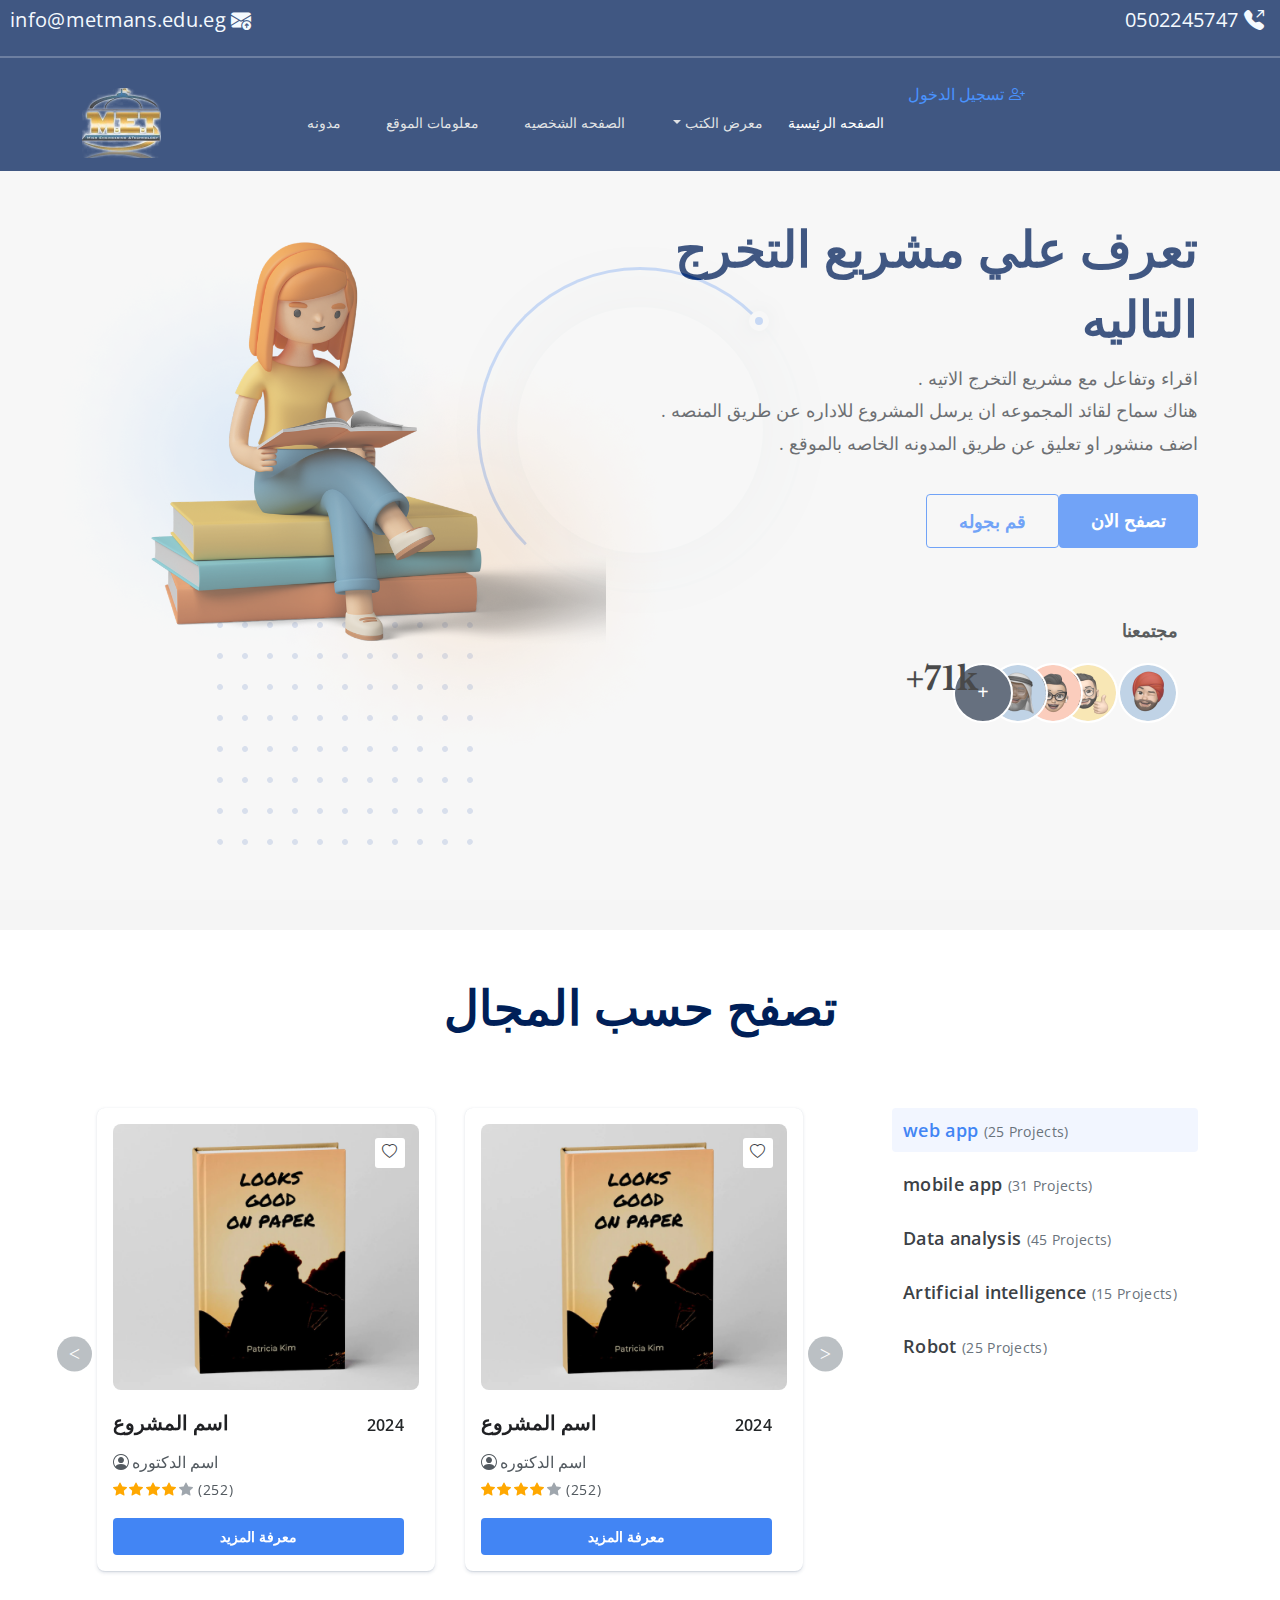
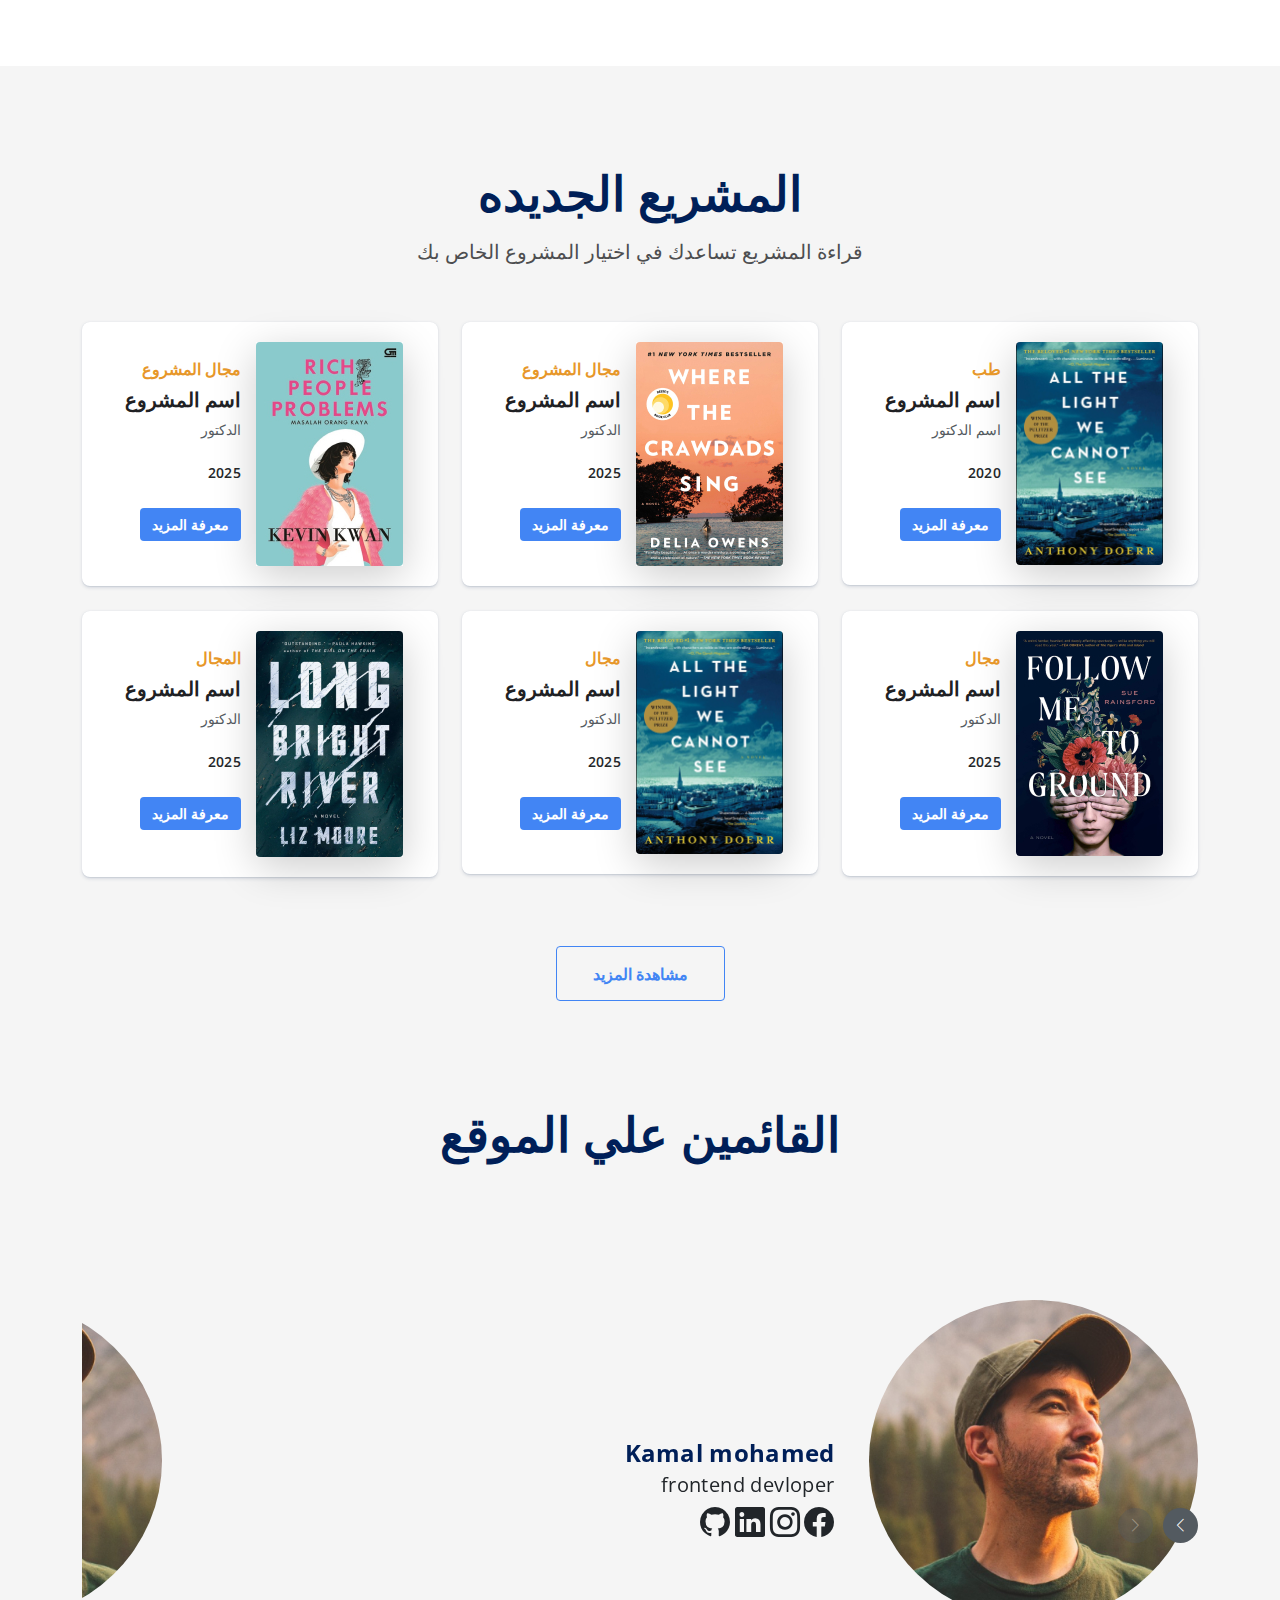
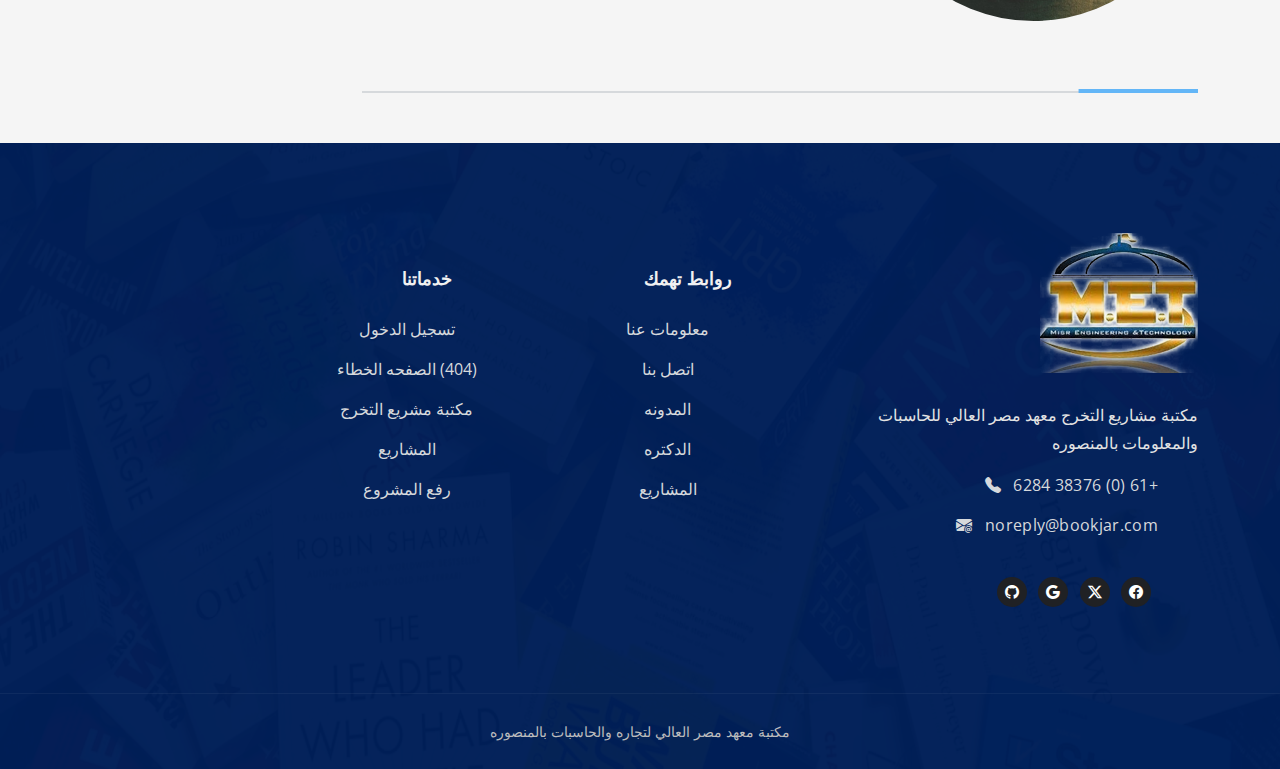
==== commit 59a8eef2: "Add files via upload" ====
--- a/index.html
+++ b/index.html
@@ -1167,8 +1167,8 @@
                             </div>
                         </div>
                     </div>
+                    <div class="swiper-button-prev"></div>
                     <div class="swiper-button-next"></div>
-                    <div class="swiper-button-prev"></div>
                     <div class="slider_pagination_inner">
                         <div class="swiper-pagination"></div>
                     </div>
@@ -1184,7 +1184,7 @@
                     <div class="row">
                         <div class="col-lg-4 col-sm-6">
                             <div class="f_widget link_widget">
-                                <img class="f_widget_title" src="/./img/home/MetLogo.png">
+                                <img class="f_widget_title" src="./img/home/MetLogo.png">
                                 <p>
                                     مكتبة مشاريع التخرج معهد مصر العالي للحاسبات والمعلومات بالمنصوره
                                 </p>
--- a/CSS/responste-style/style.css
+++ b/CSS/responste-style/style.css
@@ -4455,7 +4455,7 @@
   position: relative;
   padding-left: 80px;
   padding-top: 80px;
-  margin-left: -80px;
+  /* margin-left: -80px; */
 }
 .bj_testimonial_inner:before {
   content: "";
@@ -4472,10 +4472,10 @@
   background-repeat: no-repeat;
 }
 .bj_testimonial_inner .testimonail_img {
-  border-radius: 20px;
+  border-radius: 50%;
 }
 .bj_testimonial_inner .bj_testimonial_content {
-  padding-left: 50px;
+  padding-right: 10px;
 }
 .bj_testimonial_inner h4 {
   font-size: 32px;
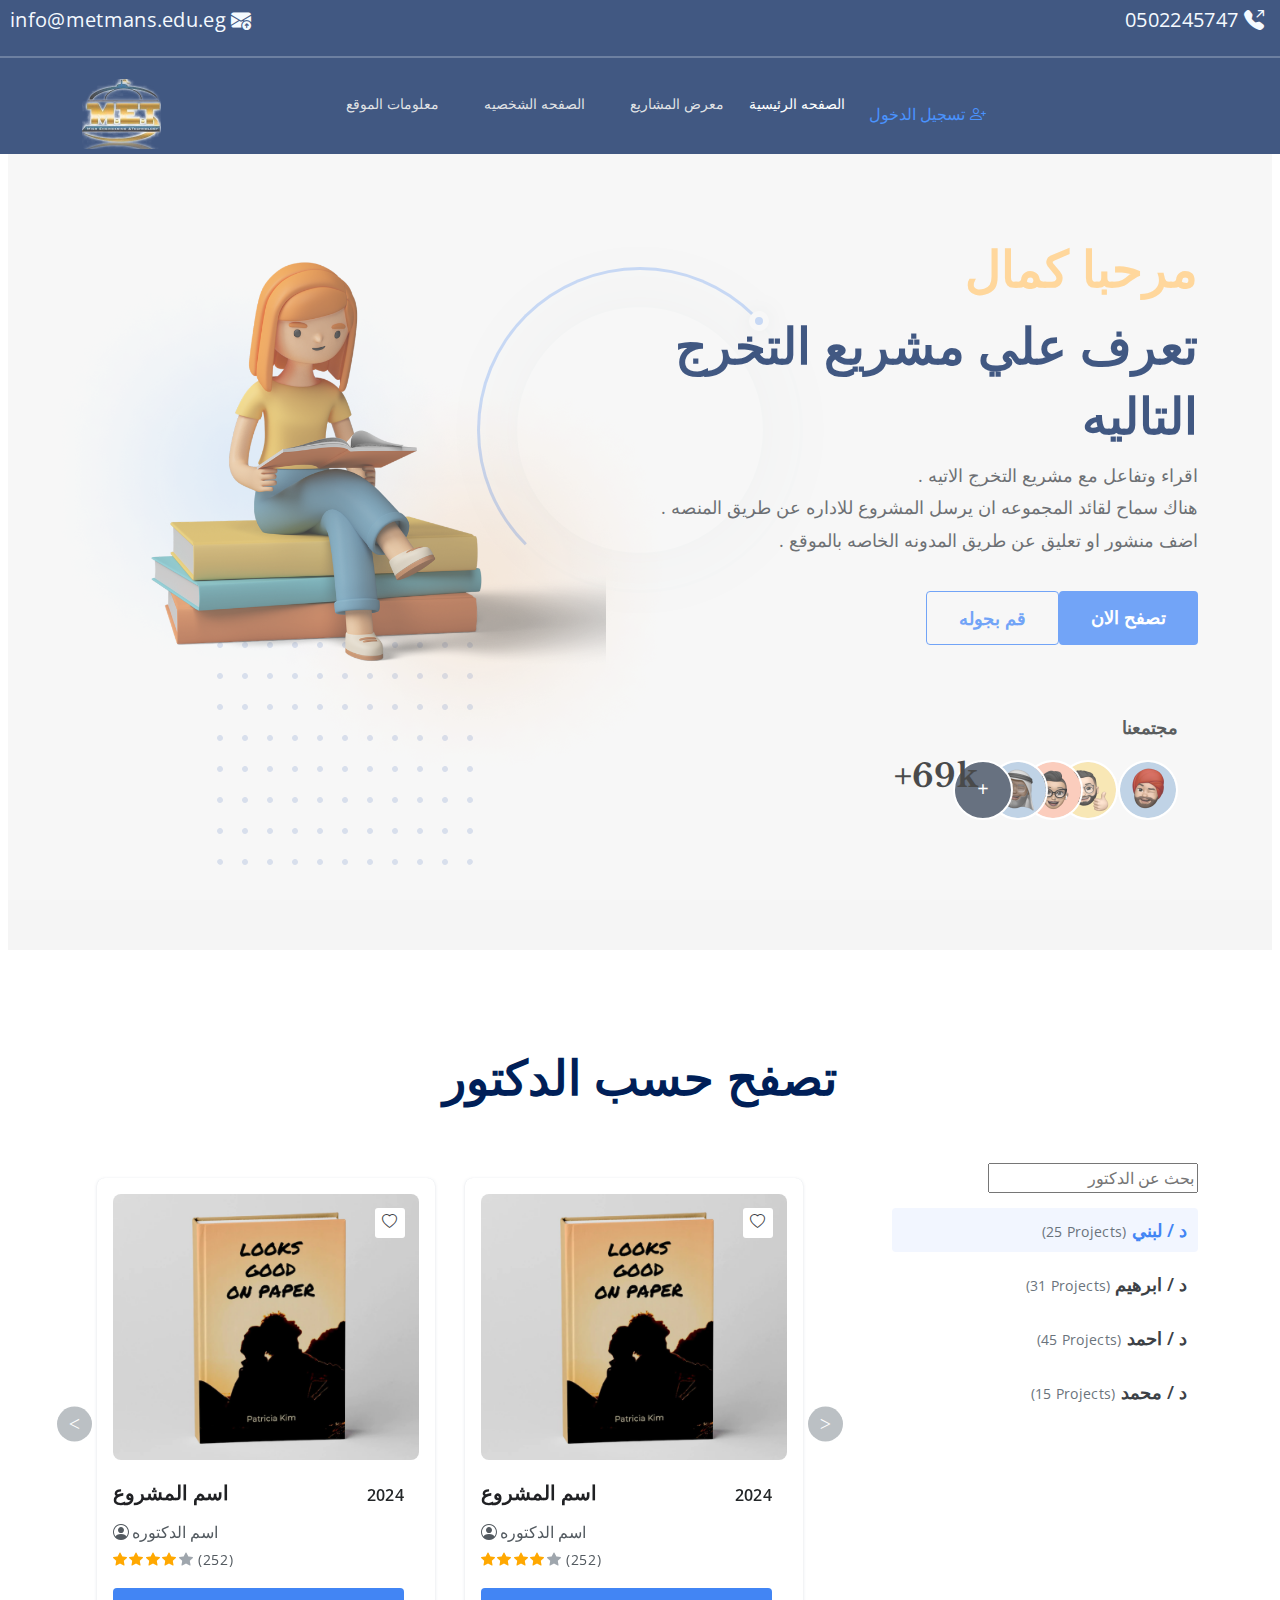
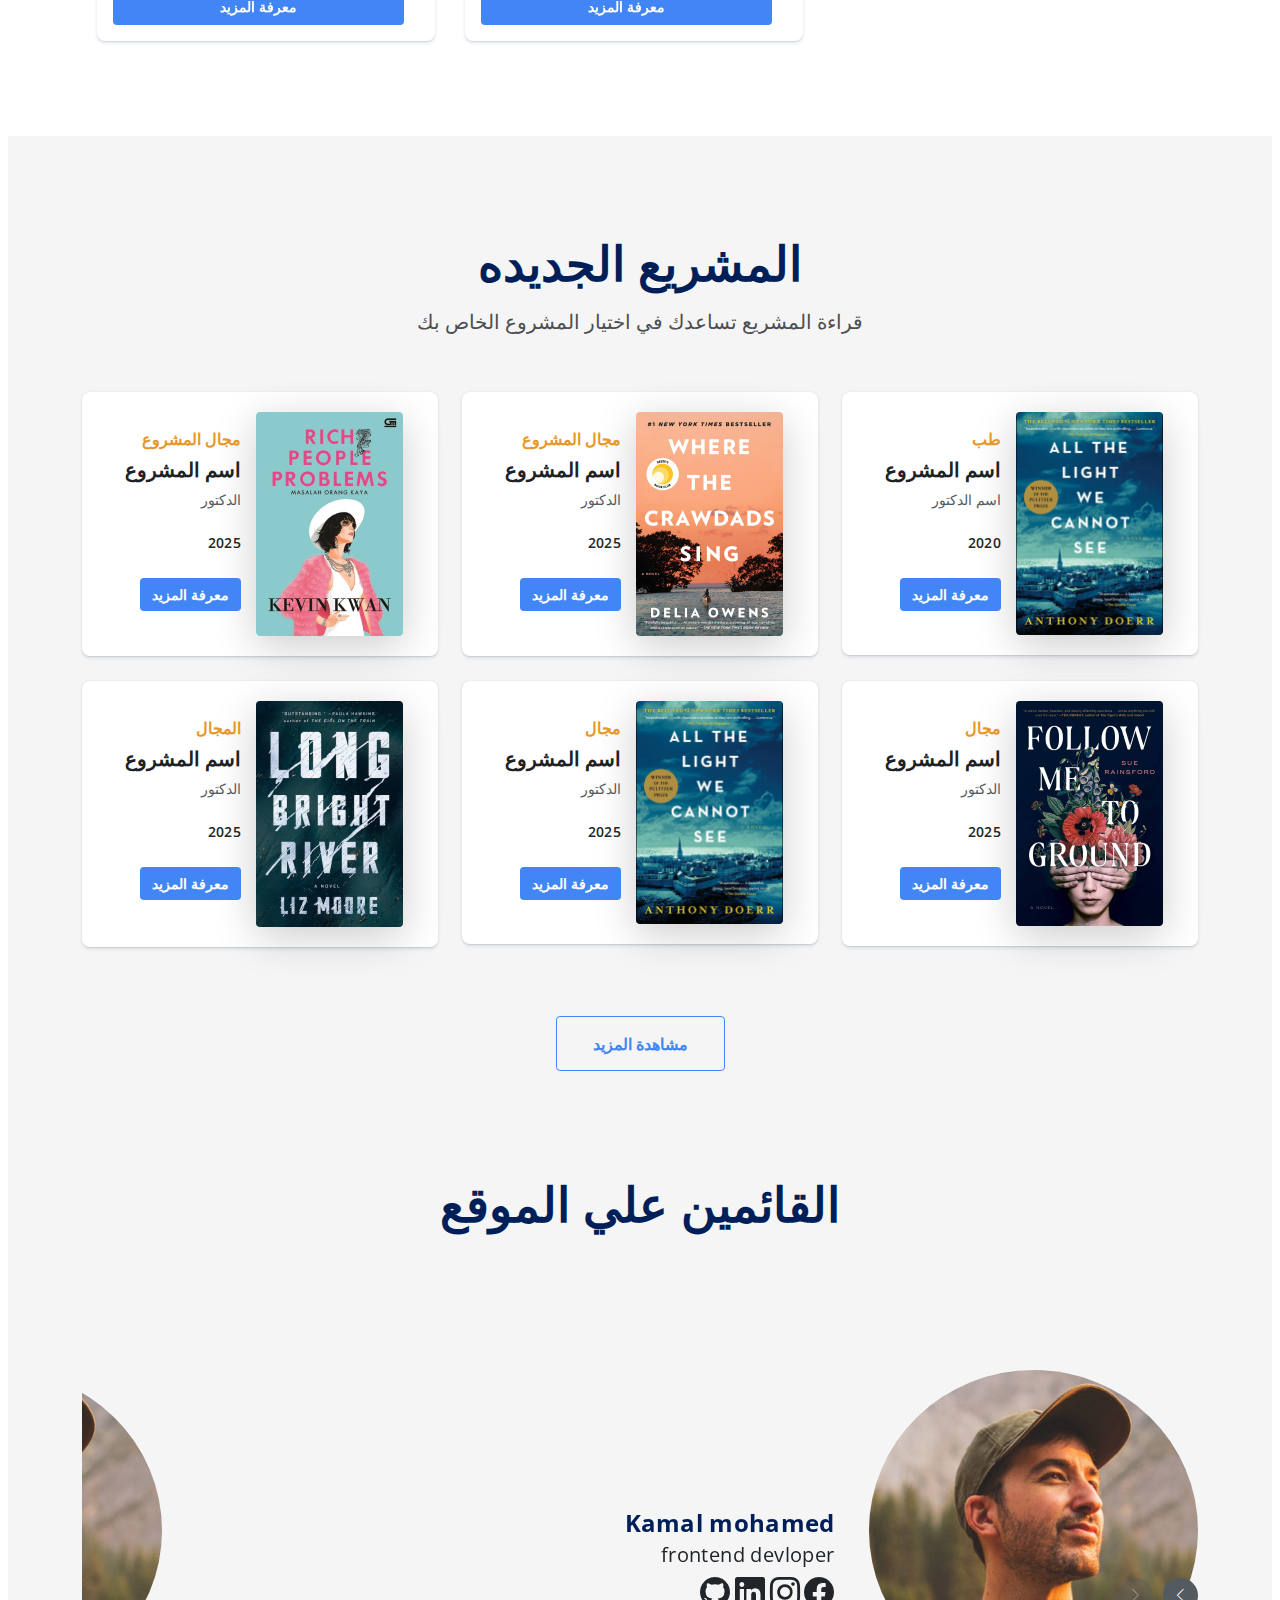
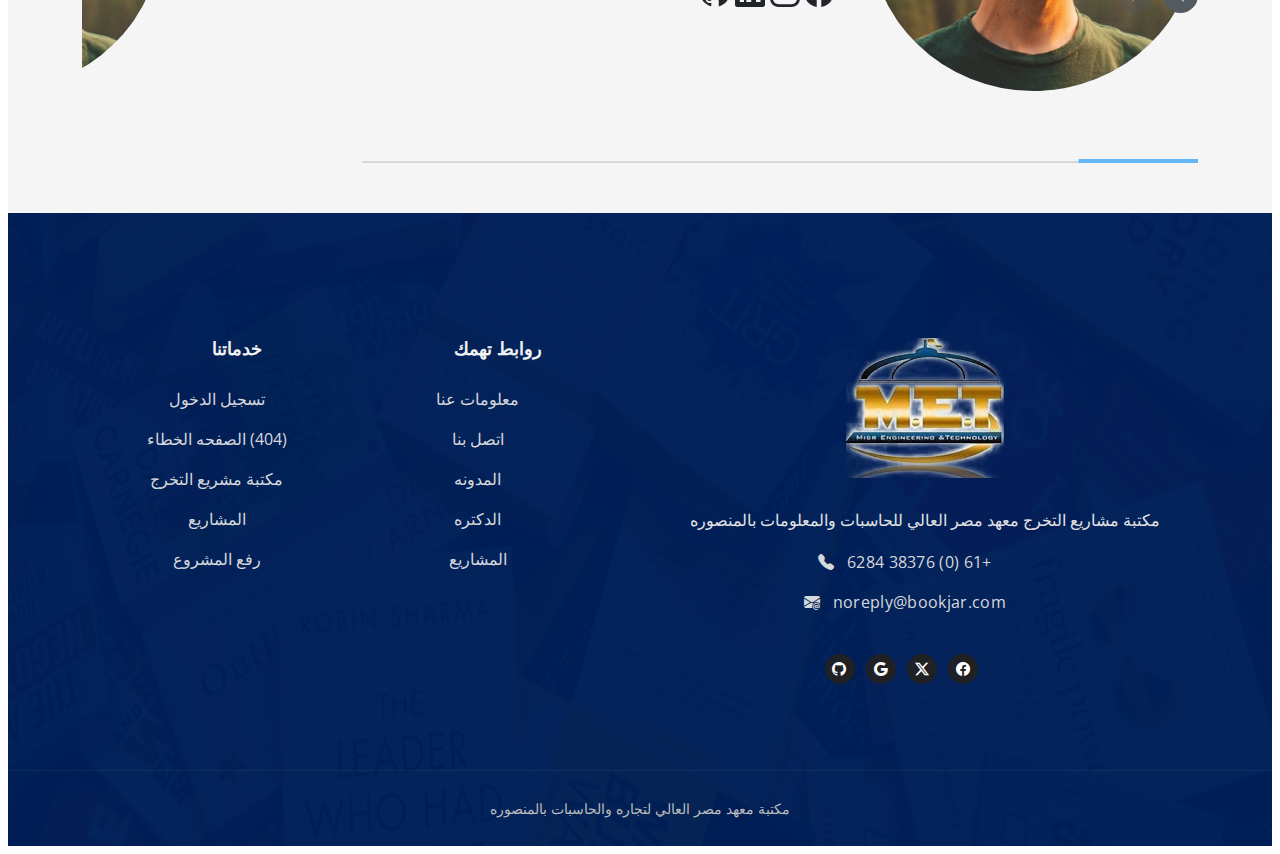
==== commit ae6309dc: "Add files via upload" ====
--- a/index.html
+++ b/index.html
@@ -73,40 +73,23 @@
                                     </li>
                                 </ul>
                                 <li class="nav-item dropdown  active">
-                                    <a href="index.html" class="nav-link">
+                                    <a class="nav-link" href="index.html">
                                         الصفحه الرئيسية
                                     </a>
                                 </li>
                                 <li class="nav-item dropdown ">
-                                    <a class="nav-link dropdown-toggle" href="shop.html" role="button" data-bs-toggle="dropdown" aria-haspopup="true" aria-expanded="false">
-                                        معرض الكتب 
+                                    <a class="nav-link" href="shop.html">
+                                        معرض المشاريع 
                                     </a>
-                                    <ul class="dropdown-menu">
-                                        <li class="nav-item dropdown submenu">
-                                            <a class="nav-link" href="index-project.html" role="button" data-bs-toggle="dropdown" aria-haspopup="true" aria-expanded="false">
-                                                الفهرس
-                                            </a>
-                                        </li>
-                                        <li class="nav-item dropdown submenu">
-                                            <a class="nav-link" href="shop.html" role="button" data-bs-toggle="dropdown" aria-haspopup="true" aria-expanded="false">
-                                                المشاريع
-                                            </a>
-                                        </li>
-                                    </ul>
                                 </li>
                                 <li class="nav-item dropdown submenu">
-                                    <a class="nav-link" href="my-account.html" role="button" data-bs-toggle="dropdown" aria-haspopup="true" aria-expanded="false">
+                                    <a class="nav-link" href="my-account.html">
                                         الصفحه الشخصيه
                                     </a>
                                 </li>
                                 <li class="nav-item dropdown submenu">
-                                    <a class="nav-link" href="about.html" role="button" data-bs-toggle="dropdown" aria-haspopup="true" aria-expanded="false">
+                                    <a class="nav-link" href="about.html">
                                         معلومات الموقع
-                                    </a>
-                                </li>
-                                <li class="nav-item dropdown submenu">
-                                    <a class="nav-link" href="blog-grid.html" role="button" data-bs-toggle="dropdown" aria-haspopup="true" aria-expanded="false">
-                                        مدونه
                                     </a>
                                 </li>
                             </ul>
@@ -119,7 +102,7 @@
                     </div>
                 </nav>
             </header>
-                    <!-- banner area  -->
+        <!-- banner area  -->
         <section class="bj_banner_area banner_animation_03" data-bg-color="#f5f5f5">
             <div class="container">
                 <div class="row" style="flex-direction: row-reverse;">
@@ -133,6 +116,7 @@
                     </div>
                     <div class="col-lg-6">
                         <div class="bj_banner_content">
+                            <h2 class="wow" style="color: rgb(255, 202, 122);"> مرحبا كمال</h2>
                             <h2 class="wow fadeInUp" data-wow-delay="0.2s">
                                 تعرف علي مشريع التخرج التاليه
                             </h2>
@@ -183,7 +167,7 @@
         <section dir="ltr" class="product_tab_showcase_area sec_padding" id="product_tab_showcase_id">
             <div class="container">
                 <div class="section_title wow fadeInUp">
-                    <h2 class="title title_two">تصفح حسب المجال</h2>
+                    <h2 class="title title_two">تصفح حسب الدكتور</h2>
                 </div>
                 <div class="row wow fadeInUp" data-wow-delay="0.2s">
                     <div class="col-lg-8">
@@ -882,26 +866,31 @@
                             </div>
                         </div>
                     </div>
-                    <div class="col-lg-4">
+                    <div class="col-lg-4 align">
+                        <input type="text" placeholder="بحث عن الدكتور" class="align" value="">
                         <ul class="nav nav-pills tab_slider_thumb" id="pills-tab-one" role="tablist">
                             <li role="presentation" class="nav-item">
                                 <a class="nav-link active" id="pills-web-tab" data-bs-toggle="pill" data-bs-target="#pills-web" role="tab" aria-controls="pills-web" aria-selected="true">
-                                    <strong>web app</strong> <span>(25 Projects)</span></a>
-                            </li>
-                            <li role="presentation" class="nav-item">
-                                <a class="nav-link" id="pills-app-tab" data-bs-toggle="pill" data-bs-target="#pills-app" role="tab" aria-controls="pills-app" aria-selected="false"><strong>mobile app</strong> <span>(31 Projects) </span>
+                                    <span>(25 Projects)</span>
+                                    <strong>د / لبني</strong> 
                                 </a>
                             </li>
                             <li role="presentation" class="nav-item">
-                                <a class="nav-link" id="pills-data-tab" data-bs-toggle="pill" data-bs-target="#pills-data" role="tab" aria-controls="pills-data" aria-selected="false"><strong>Data analysis</strong> <span>(45 Projects)</span></a>
-                            </li>
-                            <li role="presentation" class="nav-item">
-                                <a class="nav-link" id="pills-Artificial-tab" data-bs-toggle="pill" data-bs-target="#pills-Artificial" role="tab" aria-controls="pills-Artificial" aria-selected="false"><strong>Artificial intelligence</strong> <span>(15 Projects)</span>
+                                <a class="nav-link" id="pills-app-tab" data-bs-toggle="pill" data-bs-target="#pills-app" role="tab" aria-controls="pills-app" aria-selected="false">
+                                    <span>(31 Projects) </span>
+                                    <strong>د / ابرهيم</strong> 
                                 </a>
                             </li>
                             <li role="presentation" class="nav-item">
-                                <a class="nav-link" id="pills-robot-tab" data-bs-toggle="pill" data-bs-target="#pills-robot" role="tab" aria-selected="false">
-                                    <strong>Robot</strong> <span> (25 Projects) </span>
+                                <a class="nav-link" id="pills-data-tab" data-bs-toggle="pill" data-bs-target="#pills-data" role="tab" aria-controls="pills-data" aria-selected="false">
+                                    <span>(45 Projects)</span>
+                                    <strong>د / احمد</strong> 
+                                </a>
+                            </li>
+                            <li role="presentation" class="nav-item">
+                                <a class="nav-link" id="pills-Artificial-tab" data-bs-toggle="pill" data-bs-target="#pills-Artificial" role="tab" aria-controls="pills-Artificial" aria-selected="false">
+                                    <span>(15 Projects)</span>
+                                    <strong>د / محمد</strong> 
                                 </a>
                             </li>
                         </ul>
@@ -1182,7 +1171,7 @@
             <div class="footer_top">
                 <div class="container">
                     <div class="row">
-                        <div class="col-lg-4 col-sm-6">
+                        <div class="col-lg-6 col-sm-6 footer-padding">
                             <div class="f_widget link_widget">
                                 <img class="f_widget_title" src="./img/home/MetLogo.png">
                                 <p>
--- a/CSS/responste-style/responsive.css
+++ b/CSS/responste-style/responsive.css
@@ -218,7 +218,11 @@
     margin: 0 30px;
   }
 }
-
+@media (min-width: 991px){
+  .mth{
+    margin-top: 60px;
+  }
+}
 @media (max-width: 991px) {
   .cart-header-separator {
     margin-top: 60px;
@@ -260,7 +264,7 @@
     margin-bottom: 8px;
   }
   .fixed-header .menu > .nav-item {
-    padding: 12px 15px;
+    padding: 12px 15px!important;
   }
   .navbar .alter_nav {
     display: none;
@@ -438,7 +442,7 @@
     display: inline-block;
   }
   .header_area.header_relative + section {
-    /* margin-top: 64px; */
+    margin-top: 64px;
   }
   .await{
     display: none;
@@ -572,6 +576,15 @@
   .bj_banner_img {
     height: auto;
   }
+  .sidebar-search-input{
+    width: 100%;
+  }
+  .dis{
+    text-align: center
+  }
+  .padding_top{
+    padding-top: 20px !important; ;
+  }
   .tab_slider_thumb {
     padding-bottom: 40px;
   }
--- a/CSS/responste-style/style.css
+++ b/CSS/responste-style/style.css
@@ -214,6 +214,7 @@
 body {
   font-family: var(--bj-Open);
   letter-spacing: 0.02rem;
+  margin: 8px;
 }
 
 :focus {
@@ -1052,10 +1053,10 @@
   width: 100%;
   z-index: 90;
 }
-.header_area.header_relative + section {
-  /* margin-top: 100px; */
-  /* margin-bottom: 50px; */
-}
+/* .header_area.header_relative + section {
+  margin-top: 100px;
+  margin-bottom: 50px;
+} */
 .header_area .navbar-brand img {
   max-width: 120px;
 }
@@ -1093,14 +1094,20 @@
   }
 }
 
+@media(min-width:650px){
+  .mth{
+    padding-top: 100px;
+  }
+}
+
 .sticky_logo img + img {
   display: none;
 }
 
 .menu > .nav-item {
   position: relative;
-  padding-bottom: 39px;
-  padding-top: 39px;
+  /* padding-bottom: 39px; */
+  /* padding-top: 39px; */
   margin-left: 25px;
 }
 .menu > .nav-item > .nav-link {
@@ -1122,6 +1129,9 @@
   font-family: "themify";
   display: inline-block;
 } */
+ .dropdown{
+  text-align: center;
+ }
 .menu > .nav-item.submenu .dropdown-menu {
   margin: 0px;
   border: 0px;
@@ -1201,6 +1211,7 @@
 .menu > .nav-item.submenu .dropdown-menu .nav-item > .dropdown-menu:before {
   display: none;
 }
+
 @media (min-width: 992px) {
   .menu > .nav-item.submenu .dropdown-menu .nav-item > .dropdown-menu {
     position: absolute;
@@ -2087,7 +2098,7 @@
 
 .fixed-header {
   position: fixed;
-  width: 100%;
+  width: 105%;
   top: 0;
   left: 0;
   background: #fff;
@@ -2149,8 +2160,10 @@
 /*----------------------------------------------------*/
 /*========== bj banner css ==========*/
 .bj_banner_area {
-  padding-top: 80px;
+  padding-top: 0;
   overflow: hidden;
+  margin-top: 100px;
+  margin-bottom: 50px;
 }
 
 .bj_banner_content {
@@ -2946,6 +2959,9 @@
 .tab_slider_thumb {
   padding-top: 15px;
   padding-left: 50px;
+}
+.align{
+  text-align: end;
 }
 .tab_slider_thumb .nav-item {
   width: 100%;
@@ -5265,11 +5281,12 @@
 .bj_video_inner {
   display: inline-block;
   position: relative;
-  margin-left: 80px;
+  margin-right: 80px;
 }
 
 .bj_mission_content .title {
   margin-bottom: 40px;
+  text-align: center;
 }
 .bj_mission_content p {
   margin-bottom: 25px;
@@ -6873,7 +6890,7 @@
   padding: 30px;
 }
 .shop_sidebar .shop_sidebar_title_small {
-  font-size: 16px;
+  font-size: 20px;
   font-weight: 600;
   margin-bottom: 15px;
 }
@@ -6900,6 +6917,10 @@
 }
 .filter_widget .shop_sidebar_title img {
   margin-left: 10px;
+}
+
+.shop_category_list {
+  padding-right: 0;
 }
 
 .shop_category_list + .shop_category_list {
@@ -8112,6 +8133,7 @@
   position: relative;
   z-index: 1;
   overflow: hidden;
+  text-align: center;
 }
 .login-area.registration-area {
   background-image: url(../img/login/reginstration-bg.png);
@@ -8156,7 +8178,7 @@
   z-index: 2;
 }
 .login-wrapper .login-left {
-  width: 50%;
+  width: 100%;
   padding: 60px 43px;
   border-right: 1px solid #bbc0c4;
   background-color: rgba(255, 255, 255, 0.6);
@@ -8997,7 +9019,7 @@
   height: 50px;
   width: 50px;
   border-radius: 50%;
-  margin-right: 10px;
+  margin-left: 10px;
 }
 .account_dashboard_sidebar .account_dashboard_sidebar_profile .greetings {
   font-size: 14px;
@@ -9333,7 +9355,7 @@
   margin-bottom: 0;
 }
 .account_dashboard_content .my_account_book .my_account_book_action {
-  margin-left: auto;
+  margin-right: auto;
 }
 .account_dashboard_content
   .my_account_book
@@ -10495,5 +10517,8 @@
 }
 
 /*---------------------------------------------------- */
+.sidebar-search-input{
+  margin: 10px;
+}
 
 /*# sourceMappingURL=style.css.map */
